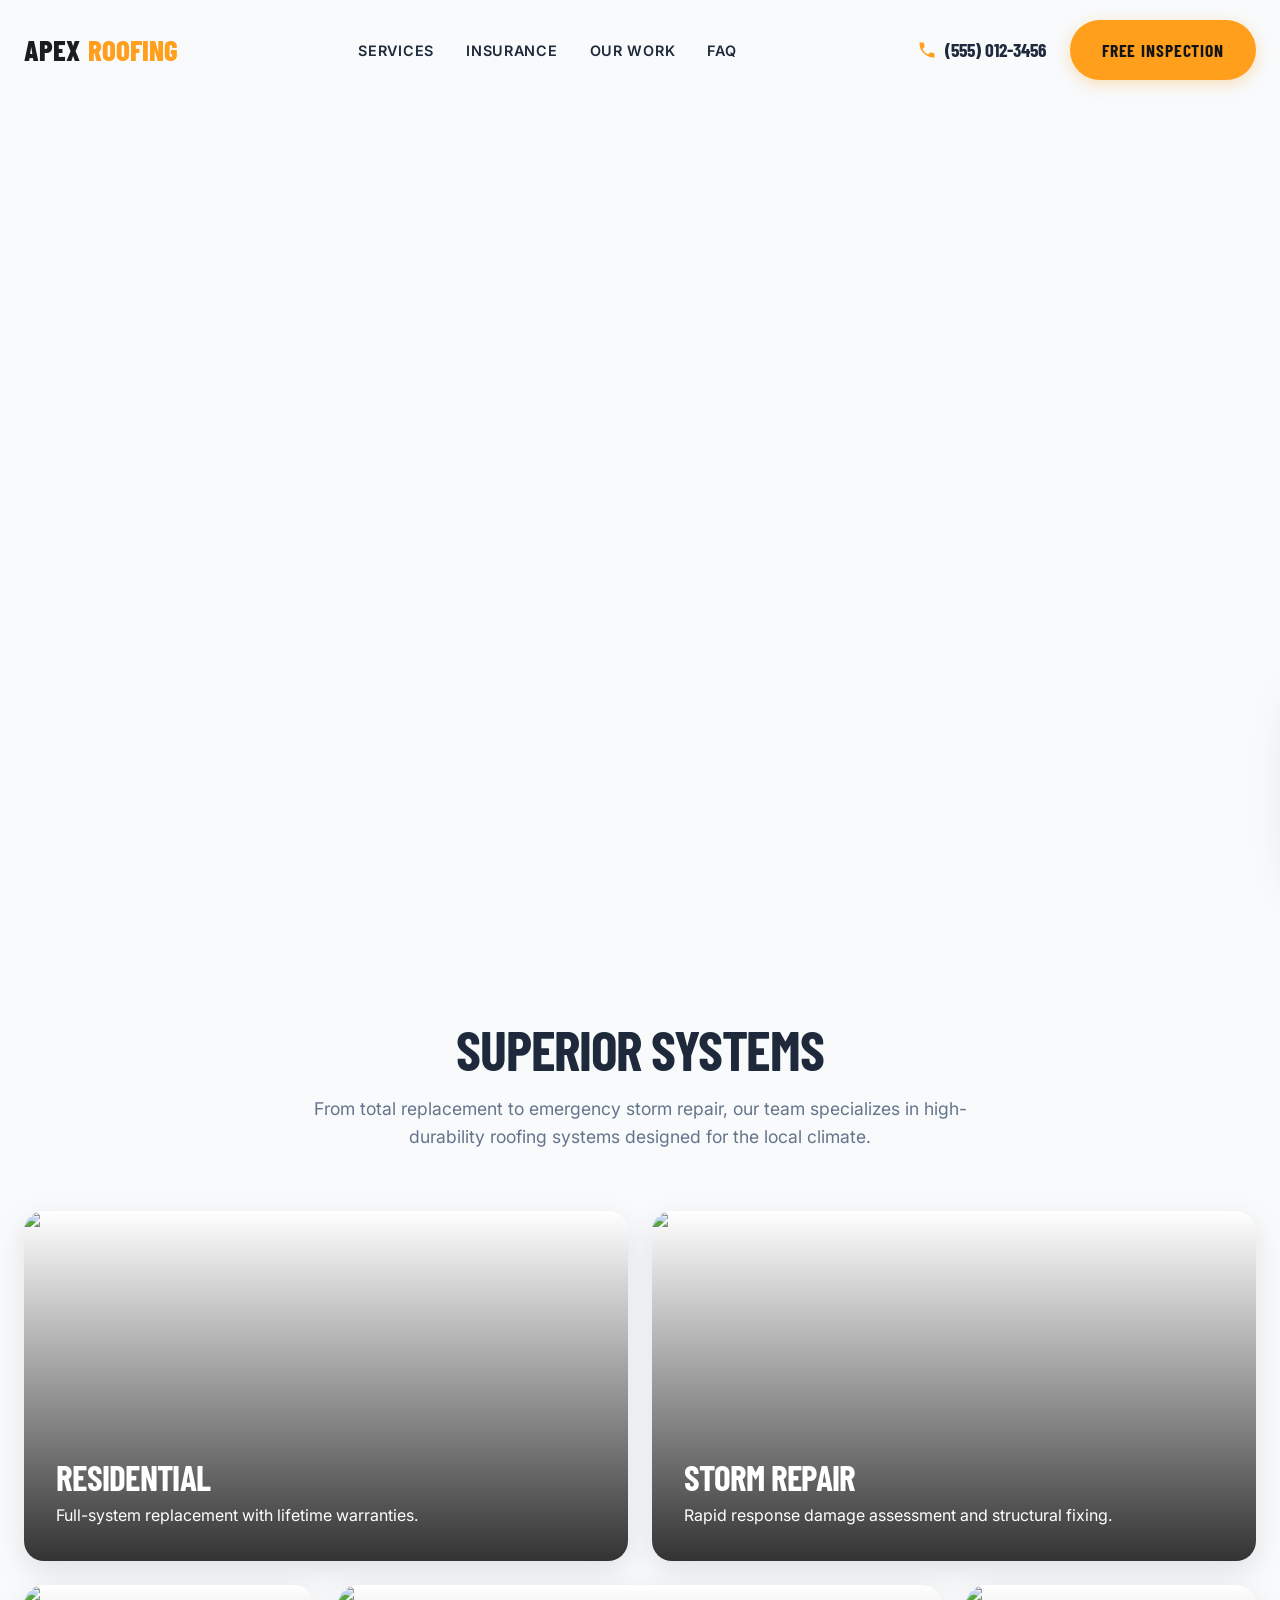
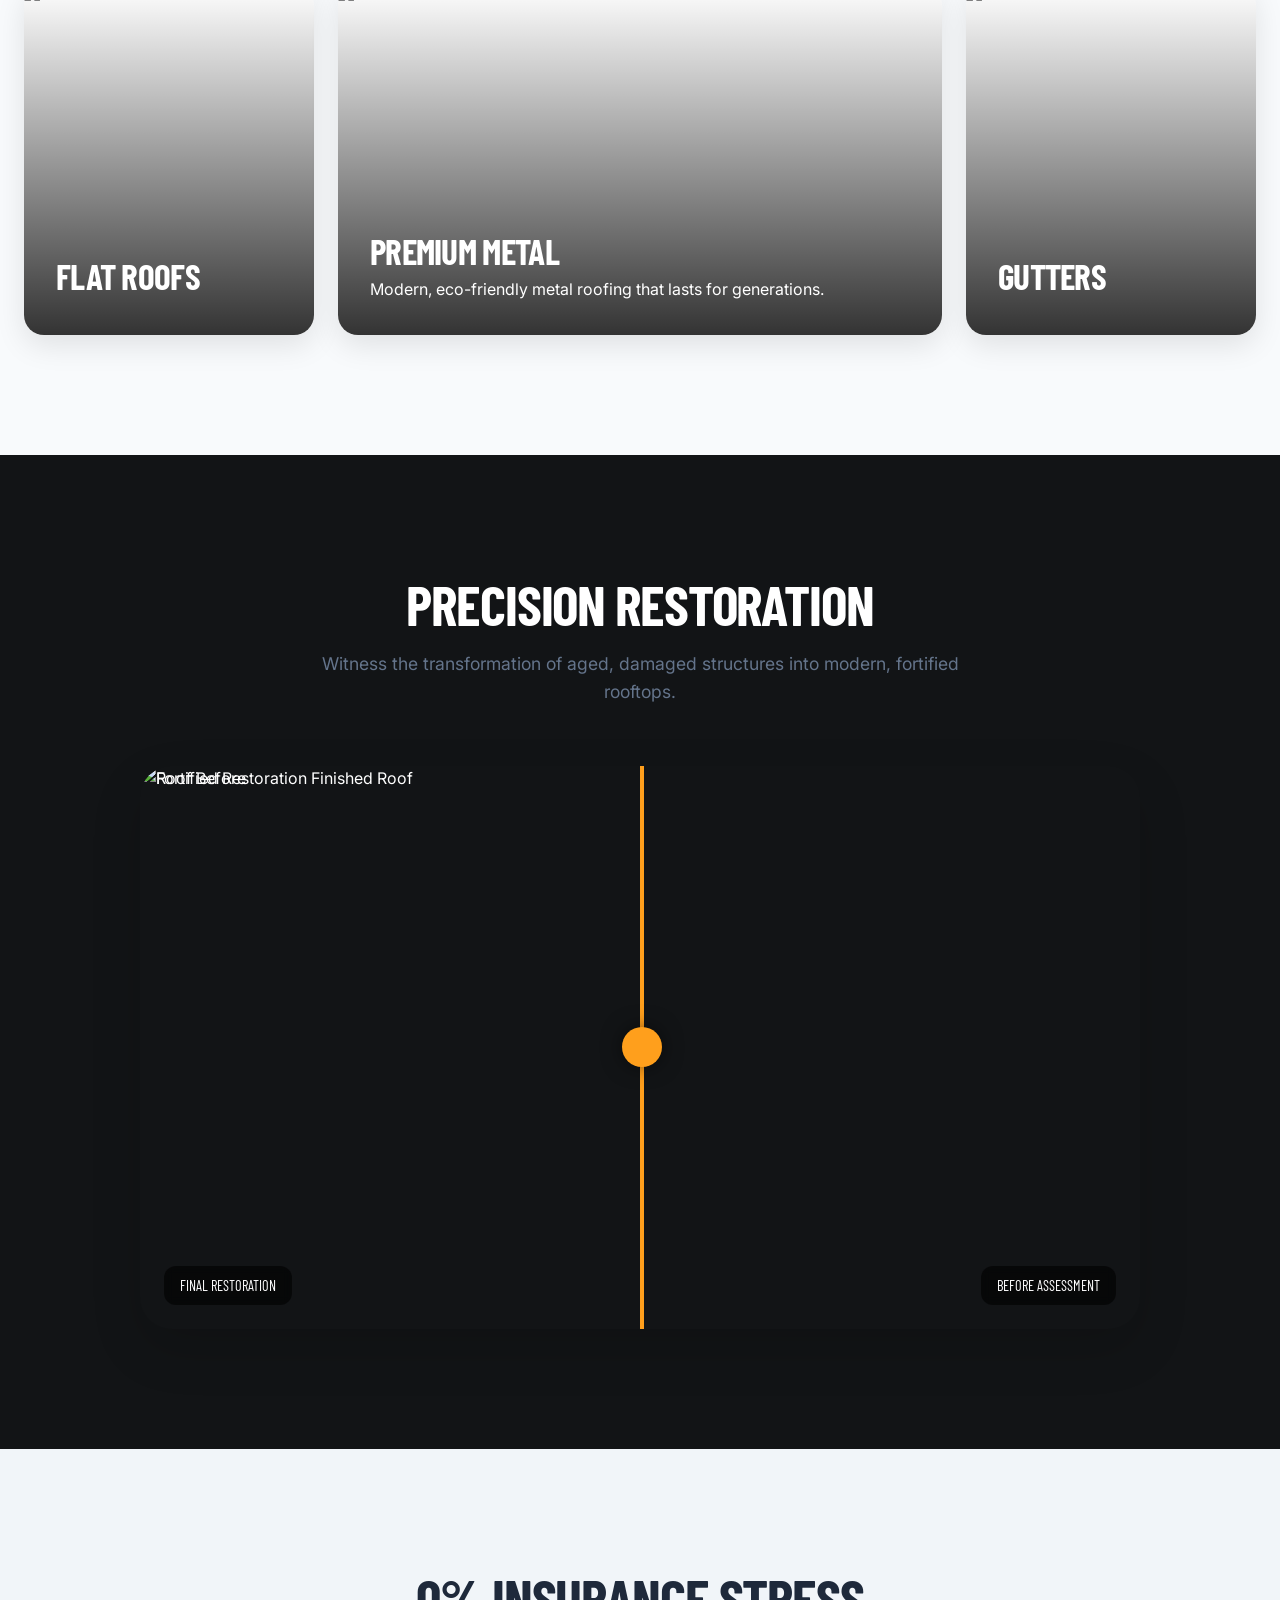
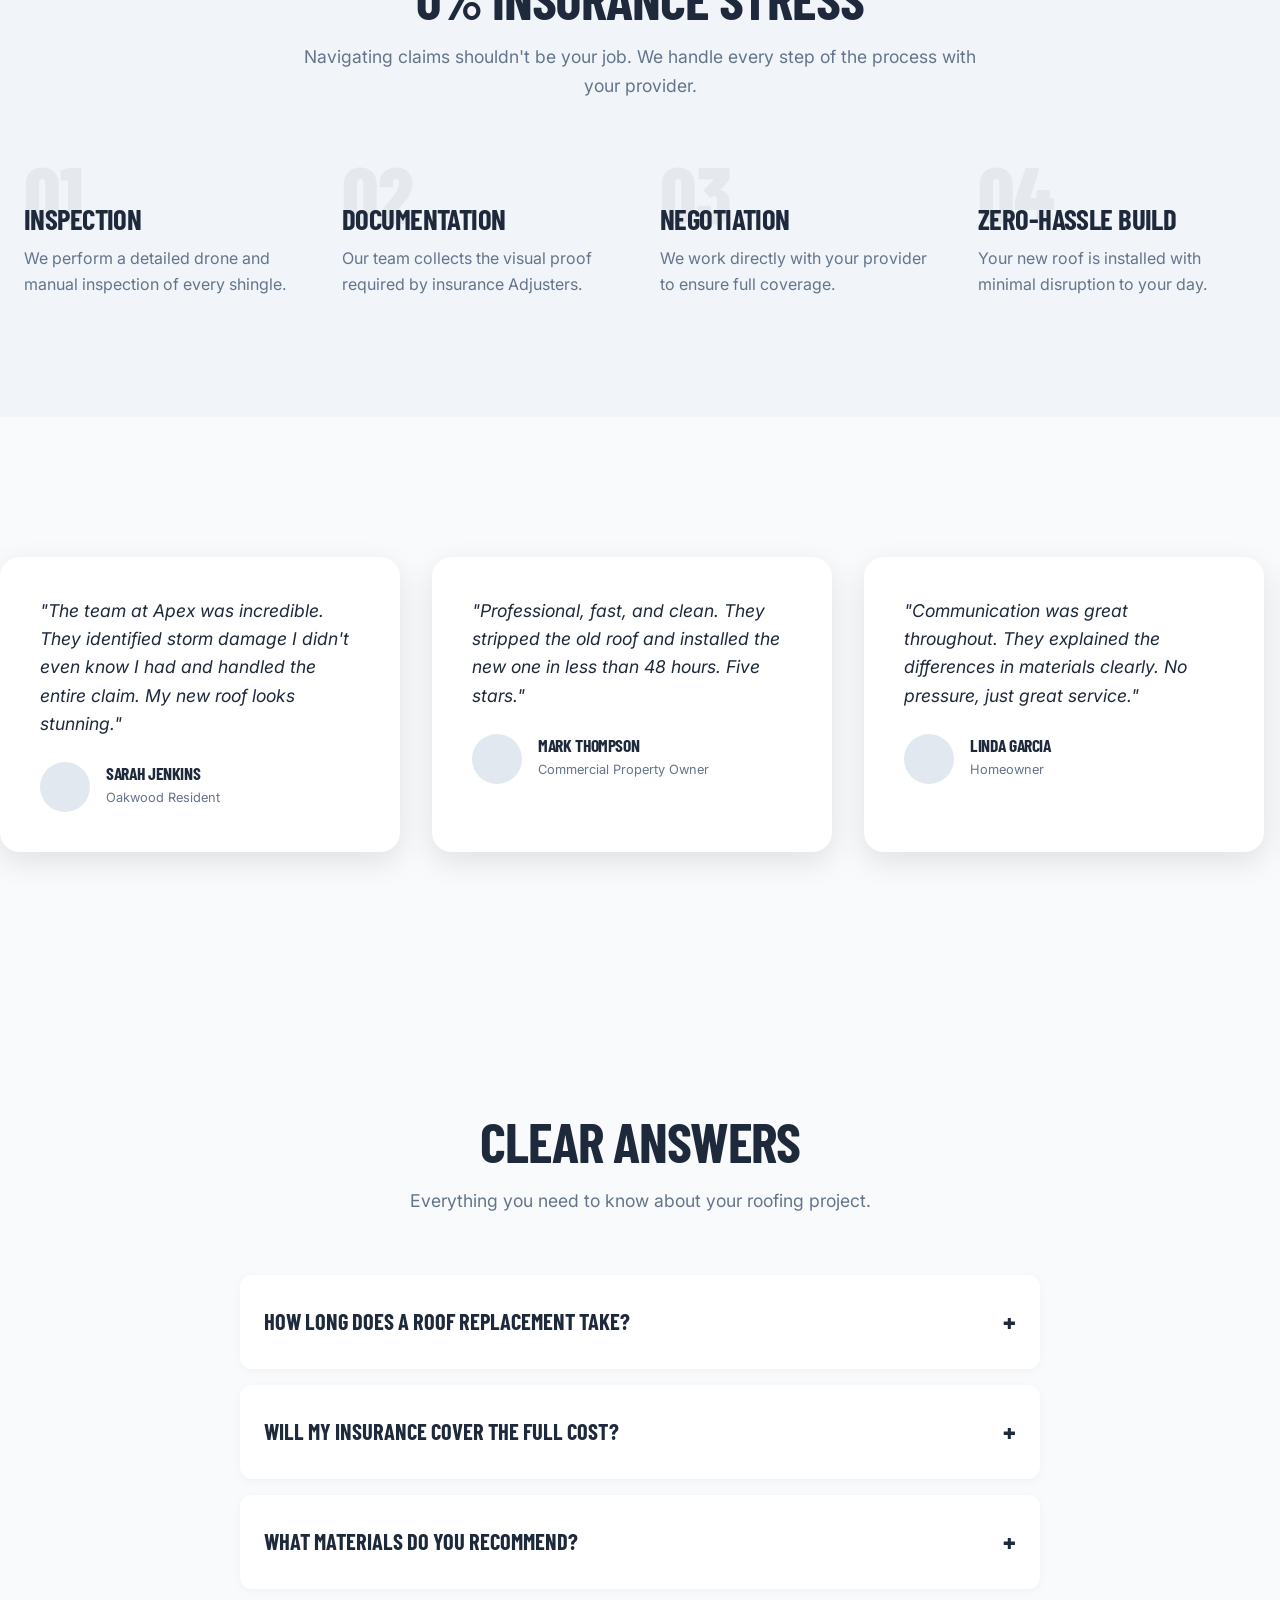
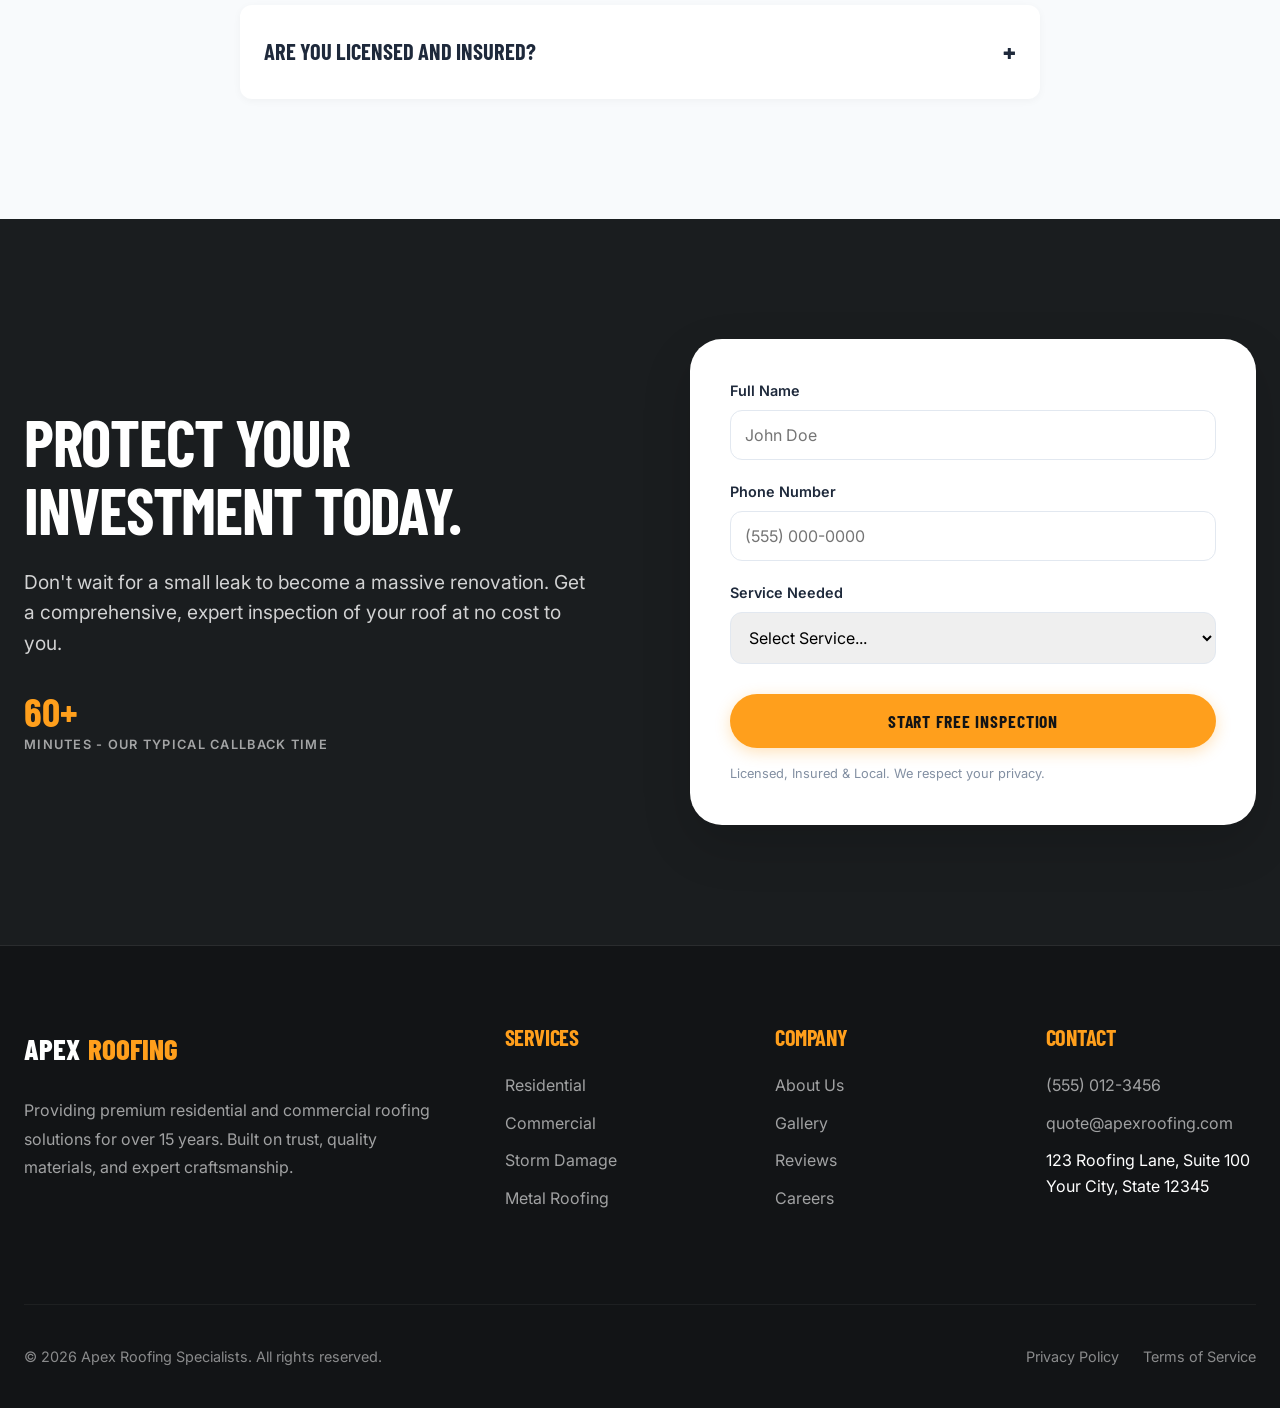
==== Roofing/index.html @ 80e3ce6a "Initial commit for Afefe Creative Unified Repository" ====
<!DOCTYPE html>
<html lang="en">
<head>
    <meta charset="UTF-8">
    <meta name="viewport" content="width=device-width, initial-scale=1.0">
    <title>Apex Roofing Specialists | Premium Roofing Services</title>
    <meta name="description" content="Expert residential and commercial roofing services. Specialized in storm damage and insurance claims. Get your free inspection today. Call +1 (555) 012-3456.">
    
    <!-- Preconnect to Google Fonts -->
    <link rel="preconnect" href="https://fonts.googleapis.com">
    <link rel="preconnect" href="https://fonts.gstatic.com" crossorigin>
    <link href="https://fonts.googleapis.com/css2?family=Barlow+Condensed:wght@600;700;800&family=Inter:wght@400;500;600&display=swap" rel="stylesheet">

    <!-- CSS Design System -->
    <style>
        :root {
            /* Colors */
            --primary: #1a1d1f;
            --primary-dark: #121416;
            --primary-light: #2c3e50;
            --accent: #ff9f1c; /* Vibrant Amber */
            --accent-hover: #e68a00;
            --bg: #f8fafc;
            --bg-alt: #f1f5f9;
            --bg-dark: #0f172a;
            --white: #ffffff;
            --text: #1e293b;
            --text-muted: #64748b;
            --text-light: #f8fafc;

            /* Typography */
            --font-heading: 'Barlow Condensed', sans-serif;
            --font-body: 'Inter', sans-serif;

            /* Spacing */
            --section-padding: clamp(60px, 10vw, 120px);
            --container: 1280px;
            --gap: 24px;
            --gap-lg: 48px;

            /* Borders & Shadows */
            --radius: 12px;
            --radius-lg: 20px;
            --radius-xl: 32px;
            --radius-pill: 100px;
            --shadow-sm: 0 2px 8px rgba(0,0,0,0.04);
            --shadow-md: 0 10px 30px rgba(0,0,0,0.1);
            --shadow-lg: 0 20px 50px rgba(0,0,0,0.15);

            /* Motion */
            --ease: cubic-bezier(0.4, 0, 0.2, 1);
            --transition: 400ms var(--ease);
            --transition-slow: 700ms var(--ease);
        }

        /* Reset & Base */
        *, *::before, *::after { box-sizing: border-box; margin: 0; padding: 0; }
        html { scroll-behavior: smooth; font-size: 16px; }
        body { 
            font-family: var(--font-body); 
            background: var(--bg); 
            color: var(--text); 
            line-height: 1.6; 
            overflow-x: hidden;
            -webkit-font-smoothing: antialiased;
        }

        h1, h2, h3, h4 { 
            font-family: var(--font-heading); 
            text-transform: uppercase; 
            line-height: 1.05; 
            letter-spacing: -0.02em;
            text-wrap: balance;
        }

        a { text-decoration: none; color: inherit; transition: var(--transition); }
        ul { list-style: none; }
        img { max-width: 100%; display: block; border-radius: var(--radius); }
        button, .btn { 
            cursor: pointer; 
            border: none; 
            outline: none; 
            font-family: var(--font-heading);
            font-weight: 700;
            text-transform: uppercase;
            transition: var(--transition);
        }

        .container { 
            max-width: var(--container); 
            margin: 0 auto; 
            padding: 0 24px; 
        }

        /* Buttons */
        .btn {
            display: inline-flex;
            align-items: center;
            justify-content: center;
            padding: 16px 32px;
            border-radius: var(--radius-pill);
            font-size: 1.1rem;
            letter-spacing: 0.05em;
        }

        .btn-primary { 
            background: var(--accent); 
            color: var(--primary-dark); 
            box-shadow: 0 4px 15px rgba(255, 159, 28, 0.3);
        }
        .btn-primary:hover { 
            background: var(--accent-hover); 
            transform: translateY(-2px); 
            box-shadow: 0 6px 20px rgba(255, 159, 28, 0.4);
        }

        .btn-outline {
            border: 2px solid var(--accent);
            color: var(--accent);
            background: transparent;
        }
        .btn-outline:hover {
            background: var(--accent);
            color: var(--primary-dark);
        }

        /* Header */
        header {
            position: fixed;
            top: 0;
            left: 0;
            width: 100%;
            z-index: 1000;
            padding: 20px 0;
            transition: var(--transition);
        }

        header.scrolled {
            background: rgba(255, 255, 255, 0.8);
            backdrop-filter: blur(12px);
            padding: 12px 0;
            box-shadow: var(--shadow-sm);
        }

        .nav-wrapper {
            display: flex;
            justify-content: space-between;
            align-items: center;
        }

        .logo {
            font-family: var(--font-heading);
            font-size: 1.8rem;
            font-weight: 800;
            color: var(--primary);
            display: flex;
            align-items: center;
            gap: 8px;
        }

        .logo span { color: var(--accent); }

        .nav-links {
            display: flex;
            gap: 32px;
            font-weight: 600;
            text-transform: uppercase;
            font-size: 0.9rem;
            letter-spacing: 0.05em;
        }

        .nav-links a:hover { color: var(--accent); }

        .nav-cta {
            display: flex;
            align-items: center;
            gap: 24px;
        }

        .phone-link {
            font-family: var(--font-heading);
            font-weight: 700;
            font-size: 1.2rem;
            display: flex;
            align-items: center;
            gap: 8px;
        }

        /* Hero Section */
        .hero {
            position: relative;
            height: 100vh;
            min-height: 700px;
            display: flex;
            align-items: center;
            background: var(--bg-dark);
            overflow: hidden;
            color: var(--white);
        }

        .hero-bg {
            position: absolute;
            top: 0;
            left: 0;
            width: 100%;
            height: 100%;
            z-index: 0;
        }

        .hero-bg img {
            width: 100%;
            height: 100%;
            object-fit: cover;
            opacity: 0.6;
            border-radius: 0;
            transform: scale(1.05);
            transition: transform 10s ease-out;
        }

        .hero.reveal .hero-bg img {
            transform: scale(1);
        }

        .hero-bg::after {
            content: '';
            position: absolute;
            top: 0;
            left: 0;
            width: 100%;
            height: 100%;
            background: linear-gradient(to right, rgba(0,0,0,0.8) 0%, rgba(0,0,0,0.4) 50%, rgba(0,0,0,0.2) 100%);
        }

        .hero-content {
            position: relative;
            z-index: 1;
            max-width: 800px;
        }

        .hero h1 {
            font-size: clamp(3rem, 8vw, 6rem);
            margin-bottom: 24px;
        }

        .hero p {
            font-size: 1.25rem;
            margin-bottom: 40px;
            color: rgba(255,255,255,0.9);
            max-width: 600px;
        }

        .hero-btns {
            display: flex;
            gap: 16px;
        }

        /* Badges */
        .badge-grid {
            margin-top: 60px;
            display: flex;
            gap: 40px;
            opacity: 0.8;
        }

        .badge-item {
            display: flex;
            flex-direction: column;
            gap: 4px;
        }

        .badge-number {
            font-family: var(--font-heading);
            font-size: 2.5rem;
            font-weight: 700;
            color: var(--accent);
            line-height: 1;
        }

        .badge-text {
            font-size: 0.8rem;
            text-transform: uppercase;
            letter-spacing: 0.1em;
            font-weight: 600;
        }

        /* Services Bento */
        .services {
            padding: var(--section-padding) 0;
            background: var(--bg);
        }

        .section-header {
            text-align: center;
            max-width: 700px;
            margin: 0 auto 60px;
        }

        .section-header h2 {
            font-size: 3.5rem;
            margin-bottom: 16px;
        }

        .section-header p {
            color: var(--text-muted);
            font-size: 1.1rem;
        }

        .bento-grid {
            display: grid;
            grid-template-columns: repeat(4, 1fr);
            grid-template-rows: repeat(2, 350px);
            gap: 24px;
        }

        .bento-item {
            position: relative;
            border-radius: var(--radius-lg);
            overflow: hidden;
            background: var(--white);
            box-shadow: var(--shadow-md);
            transition: var(--transition);
            display: flex;
            flex-direction: column;
            justify-content: flex-end;
            padding: 32px;
            color: var(--white);
        }

        .bento-item:hover {
            transform: translateY(-8px);
            box-shadow: var(--shadow-lg);
        }

        .bento-item img {
            position: absolute;
            top: 0;
            left: 0;
            width: 100%;
            height: 100%;
            object-fit: cover;
            z-index: 0;
            border-radius: 0;
            transition: transform 0.5s var(--ease);
        }

        .bento-item:hover img {
            transform: scale(1.1);
        }

        .bento-item::after {
            content: '';
            position: absolute;
            top: 0;
            left: 0;
            width: 100%;
            height: 100%;
            background: linear-gradient(to top, rgba(0,0,0,0.8), transparent);
            z-index: 1;
        }

        .bento-item .content {
            position: relative;
            z-index: 2;
        }

        .bento-item h3 {
            font-size: 2.2rem;
            margin-bottom: 8px;
        }

        .bento-1 { grid-column: span 2; }
        .bento-2 { grid-column: span 2; }
        .bento-3 { grid-column: span 1; }
        .bento-4 { grid-column: span 2; }
        .bento-5 { grid-column: span 1; }

        /* Before/After Slider */
        .before-after {
            padding: var(--section-padding) 0;
            background: var(--primary-dark);
            color: var(--white);
        }

        .slider-wrapper {
            position: relative;
            width: 100%;
            aspect-ratio: 16/9;
            border-radius: var(--radius-xl);
            overflow: hidden;
            box-shadow: var(--shadow-lg);
            max-width: 1000px;
            margin: 0 auto;
        }

        .slider-img {
            position: absolute;
            top: 0;
            left: 0;
            width: 100%;
            height: 100%;
        }

        .slider-img img {
            width: 100%;
            height: 100%;
            object-fit: cover;
            border-radius: 0;
        }

        .img-after {
            z-index: 1;
            clip-path: inset(0 50% 0 0);
        }

        .handle {
            position: absolute;
            top: 0;
            bottom: 0;
            left: 50%;
            width: 4px;
            background: var(--accent);
            z-index: 2;
            cursor: ew-resize;
        }

        .handle::after {
            content: '';
            position: absolute;
            top: 50%;
            left: 50%;
            transform: translate(-50%, -50%);
            width: 40px;
            height: 40px;
            background: var(--accent);
            border-radius: 50%;
            box-shadow: 0 0 20px rgba(0,0,0,0.5);
        }

        .slider-label {
            position: absolute;
            bottom: 24px;
            padding: 8px 16px;
            background: rgba(0,0,0,0.6);
            backdrop-filter: blur(4px);
            font-family: var(--font-heading);
            text-transform: uppercase;
            font-size: 0.9rem;
            border-radius: var(--radius);
            z-index: 3;
        }

        .label-before { right: 24px; }
        .label-after { left: 24px; }

        /* Claims Process */
        .process {
            padding: var(--section-padding) 0;
            background: var(--bg-alt);
        }

        .process-steps {
            display: grid;
            grid-template-columns: repeat(4, 1fr);
            gap: 40px;
        }

        .step-item {
            position: relative;
            text-align: left;
        }

        .step-number {
            font-family: var(--font-heading);
            font-size: 5rem;
            font-weight: 800;
            color: rgba(26, 29, 31, 0.05);
            line-height: 0.8;
            margin-bottom: -20px;
        }

        .step-item h3 {
            font-size: 1.8rem;
            margin-bottom: 12px;
            position: relative;
            z-index: 1;
        }

        .step-item p {
            color: var(--text-muted);
            font-size: 1rem;
        }

        /* Testimonials */
        .testimonials {
            padding: var(--section-padding) 0;
            overflow: hidden;
        }

        .marquee {
            display: flex;
            gap: 32px;
            padding: 20px 0;
            animation: marquee 40s linear infinite;
        }

        .marquee:hover { animation-play-state: paused; }

        .testimonial-card {
            background: var(--white);
            padding: 40px;
            border-radius: var(--radius-lg);
            box-shadow: var(--shadow-md);
            width: 400px;
            flex-shrink: 0;
        }

        .testimonial-card p {
            font-style: italic;
            margin-bottom: 24px;
            font-size: 1.1rem;
        }

        .user-info {
            display: flex;
            align-items: center;
            gap: 16px;
        }

        .user-img {
            width: 50px;
            height: 50px;
            border-radius: 50%;
            background: #e2e8f0;
        }

        .user-name h4 { font-size: 1.1rem; margin-bottom: 2px; }
        .user-name span { font-size: 0.8rem; color: var(--text-muted); }

        @keyframes marquee {
            0% { transform: translateX(0); }
            100% { transform: translateX(calc(-432px * 3)); }
        }

        /* FAQ */
        .faq {
            padding: var(--section-padding) 0;
            background: var(--bg);
        }

        .faq-list {
            max-width: 800px;
            margin: 0 auto;
            display: flex;
            flex-direction: column;
            gap: 16px;
        }

        details {
            background: var(--white);
            border-radius: var(--radius);
            box-shadow: var(--shadow-sm);
            overflow: hidden;
            transition: var(--transition);
        }

        summary {
            padding: 24px;
            font-family: var(--font-heading);
            font-size: 1.4rem;
            font-weight: 700;
            text-transform: uppercase;
            cursor: pointer;
            list-style: none;
            display: flex;
            justify-content: space-between;
            align-items: center;
        }

        summary::after {
            content: '+';
            font-size: 1.8rem;
            transition: transform 0.3s;
        }

        details[open] summary::after {
            transform: rotate(45deg);
        }

        details[open] {
            box-shadow: var(--shadow-md);
        }

        .answer {
            padding: 0 24px 24px;
            color: var(--text-muted);
        }

        /* Final CTA */
        .final-cta {
            padding: var(--section-padding) 0;
            background: var(--primary);
            color: var(--white);
            position: relative;
            overflow: hidden;
        }

        .cta-content {
            display: grid;
            grid-template-columns: 1fr 1fr;
            gap: 100px;
            align-items: center;
        }

        .cta-text h2 { font-size: 4rem; margin-bottom: 24px; }
        .cta-text p { font-size: 1.2rem; margin-bottom: 32px; opacity: 0.8; }

        .contact-form {
            background: var(--white);
            padding: 40px;
            border-radius: var(--radius-xl);
            color: var(--text);
            box-shadow: var(--shadow-lg);
        }

        .form-group { margin-bottom: 20px; }
        .form-group label { display: block; margin-bottom: 8px; font-weight: 600; font-size: 0.9rem; }
        .form-group input, .form-group select, .form-group textarea {
            width: 100%;
            padding: 14px;
            border-radius: var(--radius);
            border: 1px solid #e2e8f0;
            font-family: inherit;
            font-size: 1rem;
        }

        .contact-form .btn { width: 100%; margin-top: 10px; }

        /* Footer */
        footer {
            padding: 80px 0 40px;
            background: var(--primary-dark);
            color: var(--white);
            border-top: 1px solid rgba(255,255,255,0.1);
        }

        .footer-grid {
            display: grid;
            grid-template-columns: 2fr 1fr 1fr 1fr;
            gap: 60px;
            margin-bottom: 80px;
        }

        .footer-brand .logo { color: var(--white); margin-bottom: 24px; }
        .footer-brand p { opacity: 0.6; line-height: 1.8; }

        .footer-col h4 {
            font-size: 1.4rem;
            margin-bottom: 24px;
            color: var(--accent);
        }

        .footer-col ul li { margin-bottom: 12px; }
        .footer-col ul li a { opacity: 0.6; }
        .footer-col ul li a:hover { opacity: 1; color: var(--accent); }

        .footer-bottom {
            padding-top: 40px;
            border-top: 1px solid rgba(255,255,255,0.1);
            display: flex;
            justify-content: space-between;
            align-items: center;
            font-size: 0.9rem;
            opacity: 0.5;
        }

        /* Floating Badge */
        .floating-offer {
            position: fixed;
            bottom: 30px;
            right: 30px;
            z-index: 999;
            background: var(--accent);
            color: var(--primary-dark);
            padding: 20px;
            border-radius: var(--radius-lg);
            box-shadow: var(--shadow-lg);
            width: 250px;
            transform: translateX(120%);
            transition: transform 0.6s cubic-bezier(0.19, 1, 0.22, 1);
        }

        .floating-offer.show { transform: translateX(0); }

        .floating-offer h5 { font-family: var(--font-heading); font-size: 1.5rem; line-height: 1; margin-bottom: 8px; }
        .floating-offer p { font-size: 0.85rem; margin-bottom: 12px; font-weight: 500; }
        .close-offer { position: absolute; top: 10px; right: 10px; font-size: 1.4rem; cursor: pointer; }

        /* Scroll Reveals */
        .reveal {
            opacity: 0;
            transform: translateY(30px);
            transition: all 0.8s var(--ease);
        }

        .reveal.active {
            opacity: 1;
            transform: translateY(0);
        }

        /* Mobile Adjustments */
        @media (max-width: 1024px) {
            .bento-grid {
                grid-template-columns: repeat(2, 1fr);
                grid-template-rows: repeat(4, 300px);
            }
            .bento-1, .bento-2, .bento-4 { grid-column: span 2; }
            .cta-content { grid-template-columns: 1fr; gap: 60px; }
            .footer-grid { grid-template-columns: 1fr 1fr; }
        }

        @media (max-width: 768px) {
            .nav-links { display: none; }
            .hero h1 { font-size: 3.5rem; }
            .badge-grid { flex-direction: column; gap: 20px; }
            .process-steps { grid-template-columns: 1fr; }
            .footer-grid { grid-template-columns: 1fr; gap: 40px; }
            .section-header h2 { font-size: 3rem; }
            .floating-offer { left: 20px; right: 20px; width: auto; }
        }

        /* Mobile Call Bar */
        .mobile-call-bar {
            position: fixed;
            bottom: 0;
            left: 0;
            width: 100%;
            background: var(--primary);
            display: flex;
            padding: 12px;
            z-index: 1001;
            box-shadow: 0 -4px 15px rgba(0,0,0,0.2);
            display: none;
        }

        @media (max-width: 768px) {
            .mobile-call-bar { display: flex; }
            body { padding-bottom: 70px; }
        }

        .mobile-call-bar .btn { flex: 1; border-radius: var(--radius); }
    </style>
</head>
<body>

    <header>
        <div class="container nav-wrapper">
            <a href="#" class="logo">APEX<span>ROOFING</span></a>
            <nav class="nav-links">
                <a href="#services">Services</a>
                <a href="#insurance">Insurance</a>
                <a href="#work">Our Work</a>
                <a href="#faq">FAQ</a>
            </nav>
            <div class="nav-cta">
                <a href="tel:+15550123456" class="phone-link"><svg width="20" height="20" fill="var(--accent)" viewBox="0 0 24 24"><path d="M6.62,10.79C8.06,13.62 10.38,15.94 13.21,17.38L15.41,15.18C15.69,14.9 16.08,14.82 16.43,14.93C17.55,15.3 18.75,15.5 20,15.5A1,1 0 0,1 21,16.5V20A1,1 0 0,1 20,21A17,17 0 0,1 3,4A1,1 0 0,1 4,3H7.5A1,1 0 0,1 8.5,4C8.5,5.25 8.7,6.45 9.07,7.57C9.18,7.92 9.1,8.31 8.82,8.59L6.62,10.79Z"/></svg> (555) 012-3456</a>
                <a href="#quote" class="btn btn-primary">Free Inspection</a>
            </div>
        </div>
    </header>

    <main>
        <section class="hero">
            <div class="hero-bg">
                <img src="https://images.unsplash.com/photo-1632759162353-332f6ad6117d?auto=format&fit=crop&q=80&w=2000" alt="Apex Roofing premium residential project">
            </div>
            <div class="container hero-content">
                <h1 class="reveal">Built to weather any storm.</h1>
                <p class="reveal">We don't just provide roofing services; we give you peace of mind. High-performance materials, expert craftsmanship, and the fastest insurance claim processing in the region.</p>
                <div class="hero-btns reveal">
                    <a href="#quote" class="btn btn-primary">Get My Free Quote</a>
                    <a href="#work" class="btn btn-outline">View Our Work</a>
                </div>
                <div class="badge-grid reveal">
                    <div class="badge-item">
                        <span class="badge-number">15+</span>
                        <span class="badge-text">Years Excellence</span>
                    </div>
                    <div class="badge-item">
                        <span class="badge-number">2.4k</span>
                        <span class="badge-text">Homes Protected</span>
                    </div>
                    <div class="badge-item">
                        <span class="badge-number">4.9</span>
                        <span class="badge-text">Star Rating</span>
                    </div>
                </div>
            </div>
        </section>

        <section id="services" class="services">
            <div class="container">
                <div class="section-header reveal">
                    <h2>Superior Systems</h2>
                    <p>From total replacement to emergency storm repair, our team specializes in high-durability roofing systems designed for the local climate.</p>
                </div>
                <div class="bento-grid">
                    <div class="bento-item bento-1 reveal">
                        <img src="https://images.unsplash.com/photo-1620310243171-46ab30e2f5b4?auto=format&fit=crop&q=80&w=1200" alt="New Architectural Shingle Installation">
                        <div class="content">
                            <h3>Residential</h3>
                            <p>Full-system replacement with lifetime warranties.</p>
                        </div>
                    </div>
                    <div class="bento-item bento-2 reveal" style="transition-delay: 100ms;">
                        <img src="https://images.unsplash.com/photo-1558618666-fcd25c85cd64?w=1200&q=80" alt="Storm Damage Repair">
                        <div class="content">
                            <h3>Storm Repair</h3>
                            <p>Rapid response damage assessment and structural fixing.</p>
                        </div>
                    </div>
                    <div class="bento-item bento-3 reveal" style="transition-delay: 200ms;">
                        <img src="https://images.unsplash.com/photo-1504307651254-35680f356dfd?w=800&q=80" alt="Commercial Roofing">
                        <div class="content">
                            <h3>Flat Roofs</h3>
                        </div>
                    </div>
                    <div class="bento-item bento-4 reveal">
                        <img src="https://images.unsplash.com/photo-1626079085813-f667bb4762db?auto=format&fit=crop&q=80&w=1200" alt="Premium Standing Seam Metal Roofing">
                        <div class="content">
                            <h3>Premium Metal</h3>
                            <p>Modern, eco-friendly metal roofing that lasts for generations.</p>
                        </div>
                    </div>
                    <div class="bento-item bento-5 reveal" style="transition-delay: 150ms;">
                        <img src="https://images.unsplash.com/photo-1591588582259-e675bd2e6088?w=800&q=80" alt="Gutter Systems">
                        <div class="content">
                            <h3>Gutters</h3>
                        </div>
                    </div>
                </div>
            </div>
        </section>

        <section id="work" class="before-after">
            <div class="container">
                <div class="section-header reveal">
                    <h2>Precision Restoration</h2>
                    <p>Witness the transformation of aged, damaged structures into modern, fortified rooftops.</p>
                </div>
                <div class="slider-wrapper reveal">
                    <div class="slider-img img-before">
                        <img src="https://images.unsplash.com/photo-1518780664697-55e3ad937233?w=1200&q=80" alt="Roof Before">
                        <div class="slider-label label-before">Before Assessment</div>
                    </div>
                    <div class="slider-img img-after" id="after-img">
                        <img src="https://images.unsplash.com/photo-1634712282287-14ed57b9cc89?auto=format&fit=crop&q=80&w=1200" alt="Fortified Restoration Finished Roof">
                        <div class="slider-label label-after">Final Restoration</div>
                    </div>
                    <div class="handle" id="slider-handle"></div>
                </div>
            </div>
        </section>

        <section id="insurance" class="process">
            <div class="container">
                <div class="section-header reveal">
                    <h2>0% Insurance Stress</h2>
                    <p>Navigating claims shouldn't be your job. We handle every step of the process with your provider.</p>
                </div>
                <div class="process-steps">
                    <div class="step-item reveal">
                        <div class="step-number">01</div>
                        <h3>Inspection</h3>
                        <p>We perform a detailed drone and manual inspection of every shingle.</p>
                    </div>
                    <div class="step-item reveal" style="transition-delay: 100ms;">
                        <div class="step-number">02</div>
                        <h3>Documentation</h3>
                        <p>Our team collects the visual proof required by insurance Adjusters.</p>
                    </div>
                    <div class="step-item reveal" style="transition-delay: 200ms;">
                        <div class="step-number">03</div>
                        <h3>Negotiation</h3>
                        <p>We work directly with your provider to ensure full coverage.</p>
                    </div>
                    <div class="step-item reveal" style="transition-delay: 300ms;">
                        <div class="step-number">04</div>
                        <h3>Zero-Hassle Build</h3>
                        <p>Your new roof is installed with minimal disruption to your day.</p>
                    </div>
                </div>
            </div>
        </section>

        <section class="testimonials">
            <div class="marquee-container">
                <div class="marquee">
                    <!-- Duplicate for infinite scroll effect -->
                    <div class="testimonial-card">
                        <p>"The team at Apex was incredible. They identified storm damage I didn't even know I had and handled the entire claim. My new roof looks stunning."</p>
                        <div class="user-info">
                            <div class="user-img"></div>
                            <div class="user-name"><h4>Sarah Jenkins</h4><span>Oakwood Resident</span></div>
                        </div>
                    </div>
                    <div class="testimonial-card">
                        <p>"Professional, fast, and clean. They stripped the old roof and installed the new one in less than 48 hours. Five stars."</p>
                        <div class="user-info">
                            <div class="user-img"></div>
                            <div class="user-name"><h4>Mark Thompson</h4><span>Commercial Property Owner</span></div>
                        </div>
                    </div>
                    <div class="testimonial-card">
                        <p>"Communication was great throughout. They explained the differences in materials clearly. No pressure, just great service."</p>
                        <div class="user-info">
                            <div class="user-img"></div>
                            <div class="user-name"><h4>Linda Garcia</h4><span>Homeowner</span></div>
                        </div>
                    </div>
                    <!-- Clones -->
                    <div class="testimonial-card">
                        <p>"The team at Apex was incredible. They identified storm damage I didn't even know I had and handled the entire claim. My new roof looks stunning."</p>
                        <div class="user-info">
                            <div class="user-img"></div>
                            <div class="user-name"><h4>Sarah Jenkins</h4><span>Oakwood Resident</span></div>
                        </div>
                    </div>
                </div>
            </div>
        </section>

        <section id="faq" class="faq">
            <div class="container">
                <div class="section-header reveal">
                    <h2>Clear Answers</h2>
                    <p>Everything you need to know about your roofing project.</p>
                </div>
                <div class="faq-list">
                    <details class="reveal">
                        <summary>How long does a roof replacement take?</summary>
                        <div class="answer">
                            Most residential roof replacements are completed in 1 to 2 days, depending on the size and complexity of the structure. We prioritize speed without compromising on safety or quality.
                        </div>
                    </details>
                    <details class="reveal">
                        <summary>Will my insurance cover the full cost?</summary>
                        <div class="answer">
                            If your roof has suffered verifiable storm or wind damage, your provider typically covers the entire cost minus your deductible. Our specialists work to maximize your coverage.
                        </div>
                    </details>
                    <details class="reveal">
                        <summary>What materials do you recommend?</summary>
                        <div class="answer">
                            We offer architectural shingles, metal roofing, and composite slate. The best choice depends on your budget, house style, and desired energy efficiency goals.
                        </div>
                    </details>
                    <details class="reveal">
                        <summary>Are you licensed and insured?</summary>
                        <div class="answer">
                            Yes, Apex Roofing is fully licensed in the state and carries multi-million dollar general liability and workers' compensation insurance for your protection.
                        </div>
                    </details>
                </div>
            </div>
        </section>

        <section id="quote" class="final-cta">
            <div class="container cta-content">
                <div class="cta-text reveal">
                    <h2>Protect your investment today.</h2>
                    <p>Don't wait for a small leak to become a massive renovation. Get a comprehensive, expert inspection of your roof at no cost to you.</p>
                    <div class="badge-item reveal" style="opacity: 1;">
                        <span class="badge-number">60+</span>
                        <span class="badge-text" style="color: var(--white); opacity: 0.6;">Minutes - Our typical callback time</span>
                    </div>
                </div>
                <div class="contact-form reveal">
                    <form id="roofing-form">
                        <div class="form-group">
                            <label>Full Name</label>
                            <input type="text" placeholder="John Doe" required>
                        </div>
                        <div class="form-group">
                            <label>Phone Number</label>
                            <input type="tel" placeholder="(555) 000-0000" required>
                        </div>
                        <div class="form-group">
                            <label>Service Needed</label>
                            <select required>
                                <option value="">Select Service...</option>
                                <option value="repair">Roof Repair</option>
                                <option value="replacement">Full Replacement</option>
                                <option value="storm">Storm Damage Audit</option>
                                <option value="gutter">Gutters/Maintenance</option>
                            </select>
                        </div>
                        <button type="submit" class="btn btn-primary">Start Free Inspection</button>
                    </form>
                    <p style="font-size: 0.8rem; margin-top: 16px; color: var(--text-muted); opacity: 0.8;">Licensed, Insured & Local. We respect your privacy.</p>
                </div>
            </div>
        </section>
    </main>

    <footer>
        <div class="container">
            <div class="footer-grid">
                <div class="footer-brand">
                    <a href="#" class="logo">APEX<span>ROOFING</span></a>
                    <p>Providing premium residential and commercial roofing solutions for over 15 years. Built on trust, quality materials, and expert craftsmanship.</p>
                </div>
                <div class="footer-col">
                    <h4>Services</h4>
                    <ul>
                        <li><a href="#">Residential</a></li>
                        <li><a href="#">Commercial</a></li>
                        <li><a href="#">Storm Damage</a></li>
                        <li><a href="#">Metal Roofing</a></li>
                    </ul>
                </div>
                <div class="footer-col">
                    <h4>Company</h4>
                    <ul>
                        <li><a href="#">About Us</a></li>
                        <li><a href="#">Gallery</a></li>
                        <li><a href="#">Reviews</a></li>
                        <li><a href="#">Careers</a></li>
                    </ul>
                </div>
                <div class="footer-col">
                    <h4>Contact</h4>
                    <ul>
                        <li><a href="tel:+15550123456">(555) 012-3456</a></li>
                        <li><a href="mailto:quote@apexroofing.com">quote@apexroofing.com</a></li>
                        <li>123 Roofing Lane, Suite 100<br>Your City, State 12345</li>
                    </ul>
                </div>
            </div>
            <div class="footer-bottom">
                <p>&copy; 2026 Apex Roofing Specialists. All rights reserved.</p>
                <div class="legal">
                    <a href="#" style="margin-right: 20px;">Privacy Policy</a>
                    <a href="#">Terms of Service</a>
                </div>
            </div>
        </div>
    </footer>

    <div class="floating-offer" id="offer-badge">
        <span class="close-offer" id="close-offer">&times;</span>
        <h5>Free Wind Audit</h5>
        <p>Possible storm damage? Get a free 21-point structural roof audit today.</p>
        <a href="#quote" class="btn btn-primary" style="padding: 10px 20px; font-size: 0.8rem;">Claim Now</a>
    </div>

    <div class="mobile-call-bar">
        <a href="tel:+15550123456" class="btn btn-primary">Call (555) 012-3456</a>
    </div>

    <script>
        // Header Scroll Effect
        const header = document.querySelector('header');
        window.addEventListener('scroll', () => {
            if (window.scrollY > 50) {
                header.classList.add('scrolled');
            } else {
                header.classList.remove('scrolled');
            }
        });

        // Intersection Observer for Scroll Reveals
        const observerOptions = {
            threshold: 0.15,
            rootMargin: '0px 0px -50px 0px'
        };

        const observer = new IntersectionObserver((entries) => {
            entries.forEach(entry => {
                if (entry.isIntersecting) {
                    entry.target.classList.add('active');
                }
            });
        }, observerOptions);

        document.querySelectorAll('.reveal').forEach(el => observer.observe(el));

        // Before/After Slider
        const handle = document.getElementById('slider-handle');
        const afterImg = document.getElementById('after-img');
        const sliderWrapper = document.querySelector('.slider-wrapper');

        if (handle && afterImg && sliderWrapper) {
            let isDragging = false;

            const moveSlider = (x) => {
                let rect = sliderWrapper.getBoundingClientRect();
                let position = ((x - rect.left) / rect.width) * 100;
                
                if (position < 0) position = 0;
                if (position > 100) position = 100;

                handle.style.left = `${position}%`;
                afterImg.style.clipPath = `inset(0 ${100 - position}% 0 0)`;
            };

            const onMove = (e) => {
                if (!isDragging) return;
                let x = e.type.includes('touch') ? e.touches[0].clientX : e.clientX;
                moveSlider(x);
            };

            handle.addEventListener('mousedown', () => isDragging = true);
            handle.addEventListener('touchstart', () => isDragging = true, {passive: true});
            window.addEventListener('mouseup', () => isDragging = false);
            window.addEventListener('touchend', () => isDragging = false);
            window.addEventListener('mousemove', onMove);
            window.addEventListener('touchmove', onMove, {passive: true});
        }

        // Floating Offer Logic
        const offerBadge = document.getElementById('offer-badge');
        const closeOffer = document.getElementById('close-offer');

        setTimeout(() => {
            if (offerBadge) offerBadge.classList.add('show');
        }, 5000);

        if (closeOffer) {
            closeOffer.addEventListener('click', () => {
                offerBadge.classList.remove('show');
            });
        }

        // Form Submission Mock
        document.getElementById('roofing-form').addEventListener('submit', (e) => {
            e.preventDefault();
            const btn = e.target.querySelector('button');
            const originalText = btn.innerText;
            btn.innerText = 'Request Sent!';
            btn.style.background = '#10b981';
            e.target.reset();
            setTimeout(() => {
                btn.innerText = originalText;
                btn.style.background = 'var(--accent)';
            }, 3000);
        });

        // Trigger Hero Zoom Animation on Load
        window.addEventListener('load', () => {
            document.querySelector('.hero').classList.add('reveal');
        });
    </script>

    <!-- SEO Schema -->
    <script type="application/ld+json">
    {
      "@context": "https://schema.org",
      "@type": "RoofingContractor",
      "name": "Apex Roofing Specialists",
      "image": "images/roofing_hero_1774372190037.png",
      "address": {
        "@type": "PostalAddress",
        "streetAddress": "123 Roofing Lane, Suite 100",
        "addressLocality": "Your City",
        "addressRegion": "ST",
        "postalCode": "12345",
        "addressCountry": "US"
      },
      "telephone": "+15550123456",
      "priceRange": "$$",
      "openingHoursSpecification": [
        {
          "@type": "OpeningHoursSpecification",
          "dayOfWeek": ["Monday", "Tuesday", "Wednesday", "Thursday", "Friday"],
          "opens": "08:00",
          "closes": "18:00"
        }
      ],
      "aggregateRating": {
        "@type": "AggregateRating",
        "ratingValue": "4.9",
        "reviewCount": "240"
      }
    }
    </script>
</body>
</html>
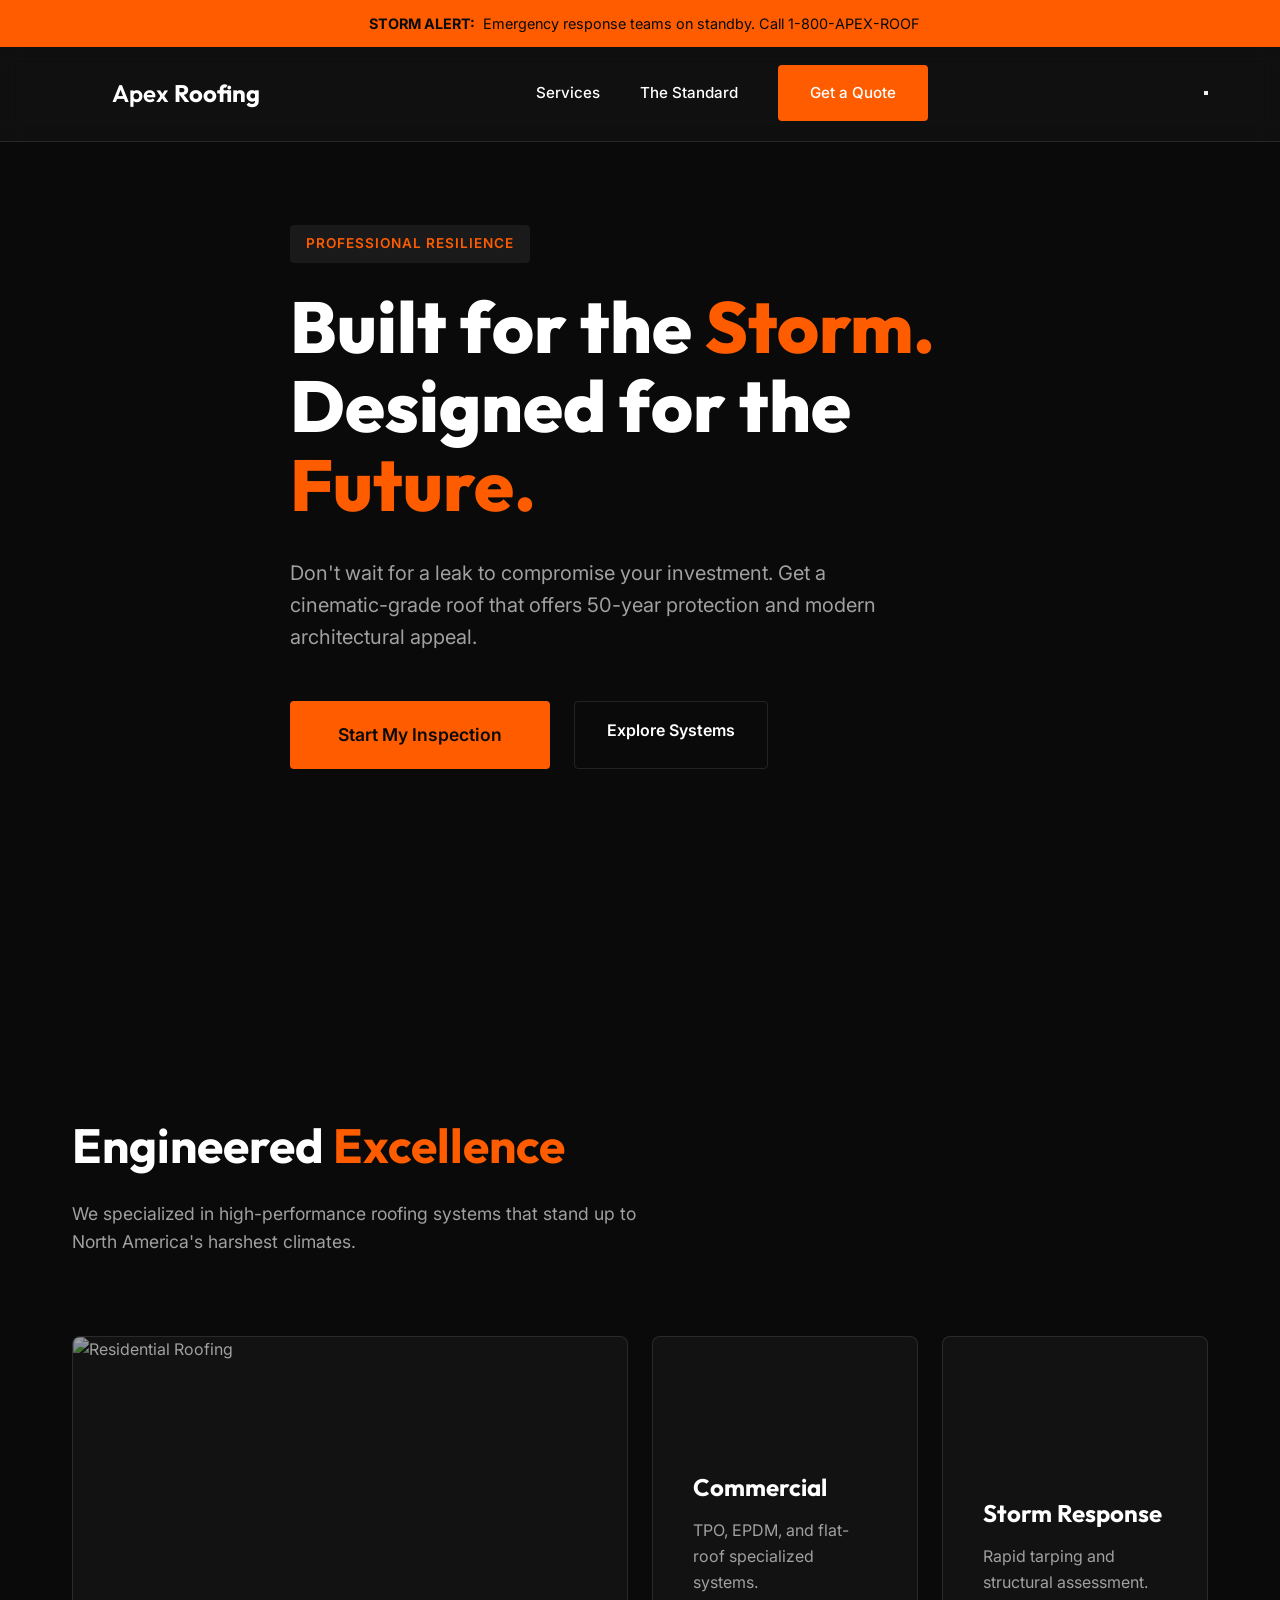
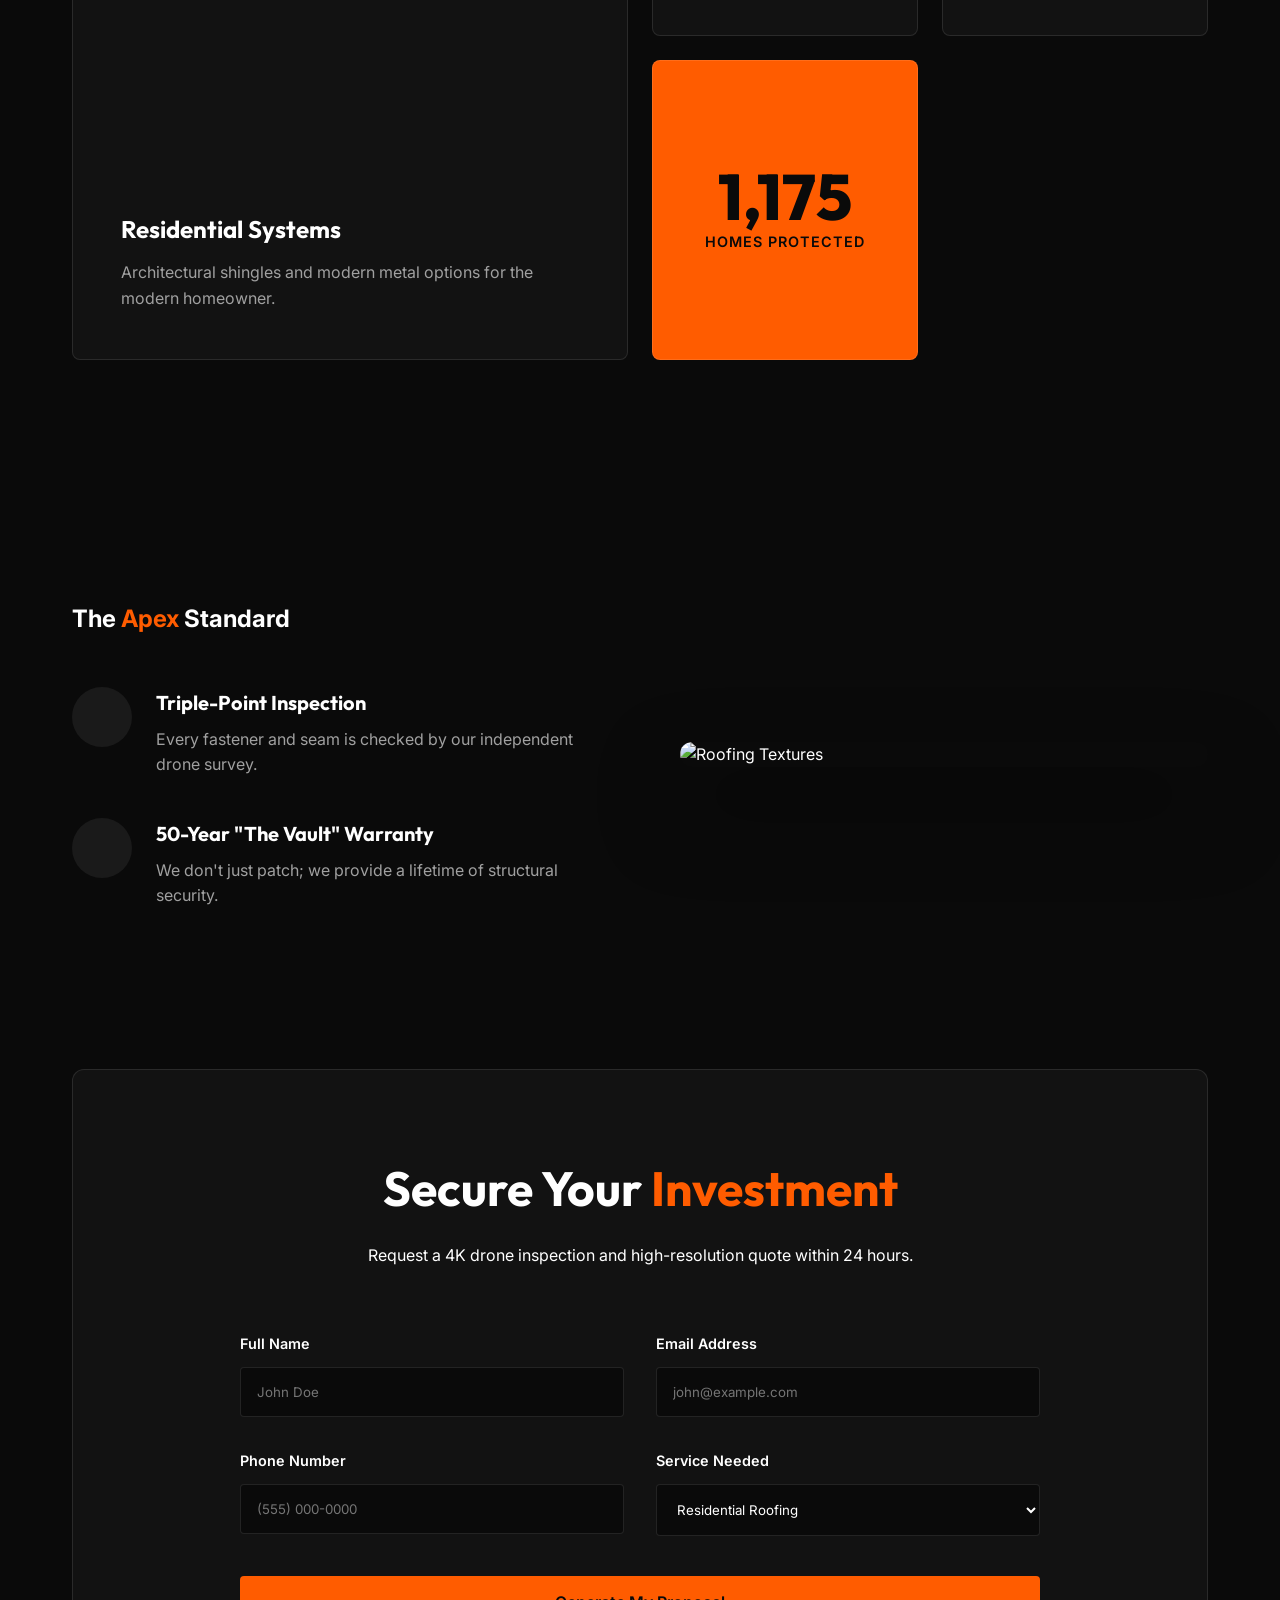
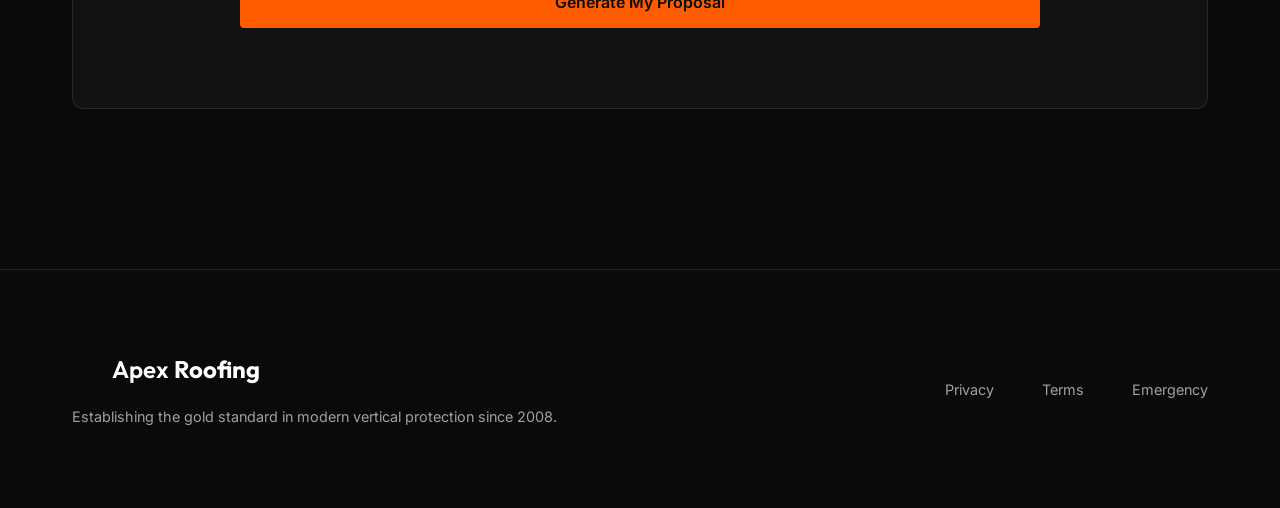
==== commit b0f3aa52: "Complete redo of Roofing landing page with Cinematic Resilience theme" ====
--- a/Roofing/index.html
+++ b/Roofing/index.html
@@ -3,1185 +3,189 @@
 <head>
     <meta charset="UTF-8">
     <meta name="viewport" content="width=device-width, initial-scale=1.0">
-    <title>Apex Roofing Specialists | Premium Roofing Services</title>
-    <meta name="description" content="Expert residential and commercial roofing services. Specialized in storm damage and insurance claims. Get your free inspection today. Call +1 (555) 012-3456.">
+    <title>Apex Roofing | Built for the Storm. Designed for the Future.</title>
+    <meta name="description" content="Premium, high-performance roofing solutions for residential and commercial properties. 24/7 emergency storm damage response.">
     
-    <!-- Preconnect to Google Fonts -->
+    <!-- Fonts -->
     <link rel="preconnect" href="https://fonts.googleapis.com">
     <link rel="preconnect" href="https://fonts.gstatic.com" crossorigin>
-    <link href="https://fonts.googleapis.com/css2?family=Barlow+Condensed:wght@600;700;800&family=Inter:wght@400;500;600&display=swap" rel="stylesheet">
-
-    <!-- CSS Design System -->
-    <style>
-        :root {
-            /* Colors */
-            --primary: #1a1d1f;
-            --primary-dark: #121416;
-            --primary-light: #2c3e50;
-            --accent: #ff9f1c; /* Vibrant Amber */
-            --accent-hover: #e68a00;
-            --bg: #f8fafc;
-            --bg-alt: #f1f5f9;
-            --bg-dark: #0f172a;
-            --white: #ffffff;
-            --text: #1e293b;
-            --text-muted: #64748b;
-            --text-light: #f8fafc;
-
-            /* Typography */
-            --font-heading: 'Barlow Condensed', sans-serif;
-            --font-body: 'Inter', sans-serif;
-
-            /* Spacing */
-            --section-padding: clamp(60px, 10vw, 120px);
-            --container: 1280px;
-            --gap: 24px;
-            --gap-lg: 48px;
-
-            /* Borders & Shadows */
-            --radius: 12px;
-            --radius-lg: 20px;
-            --radius-xl: 32px;
-            --radius-pill: 100px;
-            --shadow-sm: 0 2px 8px rgba(0,0,0,0.04);
-            --shadow-md: 0 10px 30px rgba(0,0,0,0.1);
-            --shadow-lg: 0 20px 50px rgba(0,0,0,0.15);
-
-            /* Motion */
-            --ease: cubic-bezier(0.4, 0, 0.2, 1);
-            --transition: 400ms var(--ease);
-            --transition-slow: 700ms var(--ease);
-        }
-
-        /* Reset & Base */
-        *, *::before, *::after { box-sizing: border-box; margin: 0; padding: 0; }
-        html { scroll-behavior: smooth; font-size: 16px; }
-        body { 
-            font-family: var(--font-body); 
-            background: var(--bg); 
-            color: var(--text); 
-            line-height: 1.6; 
-            overflow-x: hidden;
-            -webkit-font-smoothing: antialiased;
-        }
-
-        h1, h2, h3, h4 { 
-            font-family: var(--font-heading); 
-            text-transform: uppercase; 
-            line-height: 1.05; 
-            letter-spacing: -0.02em;
-            text-wrap: balance;
-        }
-
-        a { text-decoration: none; color: inherit; transition: var(--transition); }
-        ul { list-style: none; }
-        img { max-width: 100%; display: block; border-radius: var(--radius); }
-        button, .btn { 
-            cursor: pointer; 
-            border: none; 
-            outline: none; 
-            font-family: var(--font-heading);
-            font-weight: 700;
-            text-transform: uppercase;
-            transition: var(--transition);
-        }
-
-        .container { 
-            max-width: var(--container); 
-            margin: 0 auto; 
-            padding: 0 24px; 
-        }
-
-        /* Buttons */
-        .btn {
-            display: inline-flex;
-            align-items: center;
-            justify-content: center;
-            padding: 16px 32px;
-            border-radius: var(--radius-pill);
-            font-size: 1.1rem;
-            letter-spacing: 0.05em;
-        }
-
-        .btn-primary { 
-            background: var(--accent); 
-            color: var(--primary-dark); 
-            box-shadow: 0 4px 15px rgba(255, 159, 28, 0.3);
-        }
-        .btn-primary:hover { 
-            background: var(--accent-hover); 
-            transform: translateY(-2px); 
-            box-shadow: 0 6px 20px rgba(255, 159, 28, 0.4);
-        }
-
-        .btn-outline {
-            border: 2px solid var(--accent);
-            color: var(--accent);
-            background: transparent;
-        }
-        .btn-outline:hover {
-            background: var(--accent);
-            color: var(--primary-dark);
-        }
-
-        /* Header */
-        header {
-            position: fixed;
-            top: 0;
-            left: 0;
-            width: 100%;
-            z-index: 1000;
-            padding: 20px 0;
-            transition: var(--transition);
-        }
-
-        header.scrolled {
-            background: rgba(255, 255, 255, 0.8);
-            backdrop-filter: blur(12px);
-            padding: 12px 0;
-            box-shadow: var(--shadow-sm);
-        }
-
-        .nav-wrapper {
-            display: flex;
-            justify-content: space-between;
-            align-items: center;
-        }
-
-        .logo {
-            font-family: var(--font-heading);
-            font-size: 1.8rem;
-            font-weight: 800;
-            color: var(--primary);
-            display: flex;
-            align-items: center;
-            gap: 8px;
-        }
-
-        .logo span { color: var(--accent); }
-
-        .nav-links {
-            display: flex;
-            gap: 32px;
-            font-weight: 600;
-            text-transform: uppercase;
-            font-size: 0.9rem;
-            letter-spacing: 0.05em;
-        }
-
-        .nav-links a:hover { color: var(--accent); }
-
-        .nav-cta {
-            display: flex;
-            align-items: center;
-            gap: 24px;
-        }
-
-        .phone-link {
-            font-family: var(--font-heading);
-            font-weight: 700;
-            font-size: 1.2rem;
-            display: flex;
-            align-items: center;
-            gap: 8px;
-        }
-
-        /* Hero Section */
-        .hero {
-            position: relative;
-            height: 100vh;
-            min-height: 700px;
-            display: flex;
-            align-items: center;
-            background: var(--bg-dark);
-            overflow: hidden;
-            color: var(--white);
-        }
-
-        .hero-bg {
-            position: absolute;
-            top: 0;
-            left: 0;
-            width: 100%;
-            height: 100%;
-            z-index: 0;
-        }
-
-        .hero-bg img {
-            width: 100%;
-            height: 100%;
-            object-fit: cover;
-            opacity: 0.6;
-            border-radius: 0;
-            transform: scale(1.05);
-            transition: transform 10s ease-out;
-        }
-
-        .hero.reveal .hero-bg img {
-            transform: scale(1);
-        }
-
-        .hero-bg::after {
-            content: '';
-            position: absolute;
-            top: 0;
-            left: 0;
-            width: 100%;
-            height: 100%;
-            background: linear-gradient(to right, rgba(0,0,0,0.8) 0%, rgba(0,0,0,0.4) 50%, rgba(0,0,0,0.2) 100%);
-        }
-
-        .hero-content {
-            position: relative;
-            z-index: 1;
-            max-width: 800px;
-        }
-
-        .hero h1 {
-            font-size: clamp(3rem, 8vw, 6rem);
-            margin-bottom: 24px;
-        }
-
-        .hero p {
-            font-size: 1.25rem;
-            margin-bottom: 40px;
-            color: rgba(255,255,255,0.9);
-            max-width: 600px;
-        }
-
-        .hero-btns {
-            display: flex;
-            gap: 16px;
-        }
-
-        /* Badges */
-        .badge-grid {
-            margin-top: 60px;
-            display: flex;
-            gap: 40px;
-            opacity: 0.8;
-        }
-
-        .badge-item {
-            display: flex;
-            flex-direction: column;
-            gap: 4px;
-        }
-
-        .badge-number {
-            font-family: var(--font-heading);
-            font-size: 2.5rem;
-            font-weight: 700;
-            color: var(--accent);
-            line-height: 1;
-        }
-
-        .badge-text {
-            font-size: 0.8rem;
-            text-transform: uppercase;
-            letter-spacing: 0.1em;
-            font-weight: 600;
-        }
-
-        /* Services Bento */
-        .services {
-            padding: var(--section-padding) 0;
-            background: var(--bg);
-        }
-
-        .section-header {
-            text-align: center;
-            max-width: 700px;
-            margin: 0 auto 60px;
-        }
-
-        .section-header h2 {
-            font-size: 3.5rem;
-            margin-bottom: 16px;
-        }
-
-        .section-header p {
-            color: var(--text-muted);
-            font-size: 1.1rem;
-        }
-
-        .bento-grid {
-            display: grid;
-            grid-template-columns: repeat(4, 1fr);
-            grid-template-rows: repeat(2, 350px);
-            gap: 24px;
-        }
-
-        .bento-item {
-            position: relative;
-            border-radius: var(--radius-lg);
-            overflow: hidden;
-            background: var(--white);
-            box-shadow: var(--shadow-md);
-            transition: var(--transition);
-            display: flex;
-            flex-direction: column;
-            justify-content: flex-end;
-            padding: 32px;
-            color: var(--white);
-        }
-
-        .bento-item:hover {
-            transform: translateY(-8px);
-            box-shadow: var(--shadow-lg);
-        }
-
-        .bento-item img {
-            position: absolute;
-            top: 0;
-            left: 0;
-            width: 100%;
-            height: 100%;
-            object-fit: cover;
-            z-index: 0;
-            border-radius: 0;
-            transition: transform 0.5s var(--ease);
-        }
-
-        .bento-item:hover img {
-            transform: scale(1.1);
-        }
-
-        .bento-item::after {
-            content: '';
-            position: absolute;
-            top: 0;
-            left: 0;
-            width: 100%;
-            height: 100%;
-            background: linear-gradient(to top, rgba(0,0,0,0.8), transparent);
-            z-index: 1;
-        }
-
-        .bento-item .content {
-            position: relative;
-            z-index: 2;
-        }
-
-        .bento-item h3 {
-            font-size: 2.2rem;
-            margin-bottom: 8px;
-        }
-
-        .bento-1 { grid-column: span 2; }
-        .bento-2 { grid-column: span 2; }
-        .bento-3 { grid-column: span 1; }
-        .bento-4 { grid-column: span 2; }
-        .bento-5 { grid-column: span 1; }
-
-        /* Before/After Slider */
-        .before-after {
-            padding: var(--section-padding) 0;
-            background: var(--primary-dark);
-            color: var(--white);
-        }
-
-        .slider-wrapper {
-            position: relative;
-            width: 100%;
-            aspect-ratio: 16/9;
-            border-radius: var(--radius-xl);
-            overflow: hidden;
-            box-shadow: var(--shadow-lg);
-            max-width: 1000px;
-            margin: 0 auto;
-        }
-
-        .slider-img {
-            position: absolute;
-            top: 0;
-            left: 0;
-            width: 100%;
-            height: 100%;
-        }
-
-        .slider-img img {
-            width: 100%;
-            height: 100%;
-            object-fit: cover;
-            border-radius: 0;
-        }
-
-        .img-after {
-            z-index: 1;
-            clip-path: inset(0 50% 0 0);
-        }
-
-        .handle {
-            position: absolute;
-            top: 0;
-            bottom: 0;
-            left: 50%;
-            width: 4px;
-            background: var(--accent);
-            z-index: 2;
-            cursor: ew-resize;
-        }
-
-        .handle::after {
-            content: '';
-            position: absolute;
-            top: 50%;
-            left: 50%;
-            transform: translate(-50%, -50%);
-            width: 40px;
-            height: 40px;
-            background: var(--accent);
-            border-radius: 50%;
-            box-shadow: 0 0 20px rgba(0,0,0,0.5);
-        }
-
-        .slider-label {
-            position: absolute;
-            bottom: 24px;
-            padding: 8px 16px;
-            background: rgba(0,0,0,0.6);
-            backdrop-filter: blur(4px);
-            font-family: var(--font-heading);
-            text-transform: uppercase;
-            font-size: 0.9rem;
-            border-radius: var(--radius);
-            z-index: 3;
-        }
-
-        .label-before { right: 24px; }
-        .label-after { left: 24px; }
-
-        /* Claims Process */
-        .process {
-            padding: var(--section-padding) 0;
-            background: var(--bg-alt);
-        }
-
-        .process-steps {
-            display: grid;
-            grid-template-columns: repeat(4, 1fr);
-            gap: 40px;
-        }
-
-        .step-item {
-            position: relative;
-            text-align: left;
-        }
-
-        .step-number {
-            font-family: var(--font-heading);
-            font-size: 5rem;
-            font-weight: 800;
-            color: rgba(26, 29, 31, 0.05);
-            line-height: 0.8;
-            margin-bottom: -20px;
-        }
-
-        .step-item h3 {
-            font-size: 1.8rem;
-            margin-bottom: 12px;
-            position: relative;
-            z-index: 1;
-        }
-
-        .step-item p {
-            color: var(--text-muted);
-            font-size: 1rem;
-        }
-
-        /* Testimonials */
-        .testimonials {
-            padding: var(--section-padding) 0;
-            overflow: hidden;
-        }
-
-        .marquee {
-            display: flex;
-            gap: 32px;
-            padding: 20px 0;
-            animation: marquee 40s linear infinite;
-        }
-
-        .marquee:hover { animation-play-state: paused; }
-
-        .testimonial-card {
-            background: var(--white);
-            padding: 40px;
-            border-radius: var(--radius-lg);
-            box-shadow: var(--shadow-md);
-            width: 400px;
-            flex-shrink: 0;
-        }
-
-        .testimonial-card p {
-            font-style: italic;
-            margin-bottom: 24px;
-            font-size: 1.1rem;
-        }
-
-        .user-info {
-            display: flex;
-            align-items: center;
-            gap: 16px;
-        }
-
-        .user-img {
-            width: 50px;
-            height: 50px;
-            border-radius: 50%;
-            background: #e2e8f0;
-        }
-
-        .user-name h4 { font-size: 1.1rem; margin-bottom: 2px; }
-        .user-name span { font-size: 0.8rem; color: var(--text-muted); }
-
-        @keyframes marquee {
-            0% { transform: translateX(0); }
-            100% { transform: translateX(calc(-432px * 3)); }
-        }
-
-        /* FAQ */
-        .faq {
-            padding: var(--section-padding) 0;
-            background: var(--bg);
-        }
-
-        .faq-list {
-            max-width: 800px;
-            margin: 0 auto;
-            display: flex;
-            flex-direction: column;
-            gap: 16px;
-        }
-
-        details {
-            background: var(--white);
-            border-radius: var(--radius);
-            box-shadow: var(--shadow-sm);
-            overflow: hidden;
-            transition: var(--transition);
-        }
-
-        summary {
-            padding: 24px;
-            font-family: var(--font-heading);
-            font-size: 1.4rem;
-            font-weight: 700;
-            text-transform: uppercase;
-            cursor: pointer;
-            list-style: none;
-            display: flex;
-            justify-content: space-between;
-            align-items: center;
-        }
-
-        summary::after {
-            content: '+';
-            font-size: 1.8rem;
-            transition: transform 0.3s;
-        }
-
-        details[open] summary::after {
-            transform: rotate(45deg);
-        }
-
-        details[open] {
-            box-shadow: var(--shadow-md);
-        }
-
-        .answer {
-            padding: 0 24px 24px;
-            color: var(--text-muted);
-        }
-
-        /* Final CTA */
-        .final-cta {
-            padding: var(--section-padding) 0;
-            background: var(--primary);
-            color: var(--white);
-            position: relative;
-            overflow: hidden;
-        }
-
-        .cta-content {
-            display: grid;
-            grid-template-columns: 1fr 1fr;
-            gap: 100px;
-            align-items: center;
-        }
-
-        .cta-text h2 { font-size: 4rem; margin-bottom: 24px; }
-        .cta-text p { font-size: 1.2rem; margin-bottom: 32px; opacity: 0.8; }
-
-        .contact-form {
-            background: var(--white);
-            padding: 40px;
-            border-radius: var(--radius-xl);
-            color: var(--text);
-            box-shadow: var(--shadow-lg);
-        }
-
-        .form-group { margin-bottom: 20px; }
-        .form-group label { display: block; margin-bottom: 8px; font-weight: 600; font-size: 0.9rem; }
-        .form-group input, .form-group select, .form-group textarea {
-            width: 100%;
-            padding: 14px;
-            border-radius: var(--radius);
-            border: 1px solid #e2e8f0;
-            font-family: inherit;
-            font-size: 1rem;
-        }
-
-        .contact-form .btn { width: 100%; margin-top: 10px; }
-
-        /* Footer */
-        footer {
-            padding: 80px 0 40px;
-            background: var(--primary-dark);
-            color: var(--white);
-            border-top: 1px solid rgba(255,255,255,0.1);
-        }
-
-        .footer-grid {
-            display: grid;
-            grid-template-columns: 2fr 1fr 1fr 1fr;
-            gap: 60px;
-            margin-bottom: 80px;
-        }
-
-        .footer-brand .logo { color: var(--white); margin-bottom: 24px; }
-        .footer-brand p { opacity: 0.6; line-height: 1.8; }
-
-        .footer-col h4 {
-            font-size: 1.4rem;
-            margin-bottom: 24px;
-            color: var(--accent);
-        }
-
-        .footer-col ul li { margin-bottom: 12px; }
-        .footer-col ul li a { opacity: 0.6; }
-        .footer-col ul li a:hover { opacity: 1; color: var(--accent); }
-
-        .footer-bottom {
-            padding-top: 40px;
-            border-top: 1px solid rgba(255,255,255,0.1);
-            display: flex;
-            justify-content: space-between;
-            align-items: center;
-            font-size: 0.9rem;
-            opacity: 0.5;
-        }
-
-        /* Floating Badge */
-        .floating-offer {
-            position: fixed;
-            bottom: 30px;
-            right: 30px;
-            z-index: 999;
-            background: var(--accent);
-            color: var(--primary-dark);
-            padding: 20px;
-            border-radius: var(--radius-lg);
-            box-shadow: var(--shadow-lg);
-            width: 250px;
-            transform: translateX(120%);
-            transition: transform 0.6s cubic-bezier(0.19, 1, 0.22, 1);
-        }
-
-        .floating-offer.show { transform: translateX(0); }
-
-        .floating-offer h5 { font-family: var(--font-heading); font-size: 1.5rem; line-height: 1; margin-bottom: 8px; }
-        .floating-offer p { font-size: 0.85rem; margin-bottom: 12px; font-weight: 500; }
-        .close-offer { position: absolute; top: 10px; right: 10px; font-size: 1.4rem; cursor: pointer; }
-
-        /* Scroll Reveals */
-        .reveal {
-            opacity: 0;
-            transform: translateY(30px);
-            transition: all 0.8s var(--ease);
-        }
-
-        .reveal.active {
-            opacity: 1;
-            transform: translateY(0);
-        }
-
-        /* Mobile Adjustments */
-        @media (max-width: 1024px) {
-            .bento-grid {
-                grid-template-columns: repeat(2, 1fr);
-                grid-template-rows: repeat(4, 300px);
-            }
-            .bento-1, .bento-2, .bento-4 { grid-column: span 2; }
-            .cta-content { grid-template-columns: 1fr; gap: 60px; }
-            .footer-grid { grid-template-columns: 1fr 1fr; }
-        }
-
-        @media (max-width: 768px) {
-            .nav-links { display: none; }
-            .hero h1 { font-size: 3.5rem; }
-            .badge-grid { flex-direction: column; gap: 20px; }
-            .process-steps { grid-template-columns: 1fr; }
-            .footer-grid { grid-template-columns: 1fr; gap: 40px; }
-            .section-header h2 { font-size: 3rem; }
-            .floating-offer { left: 20px; right: 20px; width: auto; }
-        }
-
-        /* Mobile Call Bar */
-        .mobile-call-bar {
-            position: fixed;
-            bottom: 0;
-            left: 0;
-            width: 100%;
-            background: var(--primary);
-            display: flex;
-            padding: 12px;
-            z-index: 1001;
-            box-shadow: 0 -4px 15px rgba(0,0,0,0.2);
-            display: none;
-        }
-
-        @media (max-width: 768px) {
-            .mobile-call-bar { display: flex; }
-            body { padding-bottom: 70px; }
-        }
-
-        .mobile-call-bar .btn { flex: 1; border-radius: var(--radius); }
-    </style>
+    <link href="https://fonts.googleapis.com/css2?family=Inter:wght@400;500;600;700&family=Outfit:wght@400;600;800&display=swap" rel="stylesheet">
+    
+    <!-- Icons -->
+    <script src="https://unpkg.com/lucide@latest"></script>
+    
+    <link rel="stylesheet" href="css/styles.css">
 </head>
 <body>
 
-    <header>
-        <div class="container nav-wrapper">
-            <a href="#" class="logo">APEX<span>ROOFING</span></a>
-            <nav class="nav-links">
+    <!-- Emergency Weather Bar -->
+    <div class="emergency-bar">
+        <div class="container">
+            <p><i data-lucide="cloud-lightning"></i> <strong>STORM ALERT:</strong> Emergency response teams on standby. Call 1-800-APEX-ROOF</p>
+        </div>
+    </div>
+
+    <!-- Header -->
+    <header class="header">
+        <div class="container header-inner">
+            <div class="logo">
+                <i data-lucide="shield-check" class="logo-icon"></i>
+                <span>Apex <strong>Roofing</strong></span>
+            </div>
+            <nav class="nav">
                 <a href="#services">Services</a>
-                <a href="#insurance">Insurance</a>
-                <a href="#work">Our Work</a>
-                <a href="#faq">FAQ</a>
+                <a href="#about">The Standard</a>
+                <a href="#quote" class="btn btn-primary">Get a Quote</a>
             </nav>
-            <div class="nav-cta">
-                <a href="tel:+15550123456" class="phone-link"><svg width="20" height="20" fill="var(--accent)" viewBox="0 0 24 24"><path d="M6.62,10.79C8.06,13.62 10.38,15.94 13.21,17.38L15.41,15.18C15.69,14.9 16.08,14.82 16.43,14.93C17.55,15.3 18.75,15.5 20,15.5A1,1 0 0,1 21,16.5V20A1,1 0 0,1 20,21A17,17 0 0,1 3,4A1,1 0 0,1 4,3H7.5A1,1 0 0,1 8.5,4C8.5,5.25 8.7,6.45 9.07,7.57C9.18,7.92 9.1,8.31 8.82,8.59L6.62,10.79Z"/></svg> (555) 012-3456</a>
-                <a href="#quote" class="btn btn-primary">Free Inspection</a>
-            </div>
+            <button class="mobile-toggle"><i data-lucide="menu"></i></button>
         </div>
     </header>
 
     <main>
+        <!-- Hero Section -->
         <section class="hero">
             <div class="hero-bg">
-                <img src="https://images.unsplash.com/photo-1632759162353-332f6ad6117d?auto=format&fit=crop&q=80&w=2000" alt="Apex Roofing premium residential project">
+                <img src="https://images.unsplash.com/photo-1635843104321-42629b300431?auto=format&fit=crop&q=80&w=2000" alt="Modern Roof Installation" class="hero-img">
+                <div class="hero-overlay"></div>
             </div>
             <div class="container hero-content">
-                <h1 class="reveal">Built to weather any storm.</h1>
-                <p class="reveal">We don't just provide roofing services; we give you peace of mind. High-performance materials, expert craftsmanship, and the fastest insurance claim processing in the region.</p>
-                <div class="hero-btns reveal">
-                    <a href="#quote" class="btn btn-primary">Get My Free Quote</a>
-                    <a href="#work" class="btn btn-outline">View Our Work</a>
-                </div>
-                <div class="badge-grid reveal">
-                    <div class="badge-item">
-                        <span class="badge-number">15+</span>
-                        <span class="badge-text">Years Excellence</span>
-                    </div>
-                    <div class="badge-item">
-                        <span class="badge-number">2.4k</span>
-                        <span class="badge-text">Homes Protected</span>
-                    </div>
-                    <div class="badge-item">
-                        <span class="badge-number">4.9</span>
-                        <span class="badge-text">Star Rating</span>
+                <div class="hero-text reveal">
+                    <span class="badge">Professional Resilience</span>
+                    <h1>Built for the <span class="accent">Storm.</span> <br>Designed for the <span class="accent">Future.</span></h1>
+                    <p>Don't wait for a leak to compromise your investment. Get a cinematic-grade roof that offers 50-year protection and modern architectural appeal.</p>
+                    <div class="hero-actions">
+                        <a href="#quote" class="btn btn-primary btn-large">Start My Inspection</a>
+                        <a href="#services" class="btn btn-outline">Explore Systems</a>
                     </div>
                 </div>
             </div>
         </section>
 
+        <!-- Bento Services -->
         <section id="services" class="services">
             <div class="container">
                 <div class="section-header reveal">
-                    <h2>Superior Systems</h2>
-                    <p>From total replacement to emergency storm repair, our team specializes in high-durability roofing systems designed for the local climate.</p>
+                    <h2>Engineered <span class="accent">Excellence</span></h2>
+                    <p>We specialized in high-performance roofing systems that stand up to North America's harshest climates.</p>
                 </div>
                 <div class="bento-grid">
-                    <div class="bento-item bento-1 reveal">
-                        <img src="https://images.unsplash.com/photo-1620310243171-46ab30e2f5b4?auto=format&fit=crop&q=80&w=1200" alt="New Architectural Shingle Installation">
-                        <div class="content">
-                            <h3>Residential</h3>
-                            <p>Full-system replacement with lifetime warranties.</p>
+                    <div class="bento-item main reveal">
+                        <img src="https://images.unsplash.com/photo-1628160271562-bc9197a9f81a?auto=format&fit=crop&q=80&w=1000" alt="Residential Roofing">
+                        <div class="bento-content">
+                            <h3>Residential Systems</h3>
+                            <p>Architectural shingles and modern metal options for the modern homeowner.</p>
                         </div>
                     </div>
-                    <div class="bento-item bento-2 reveal" style="transition-delay: 100ms;">
-                        <img src="https://images.unsplash.com/photo-1558618666-fcd25c85cd64?w=1200&q=80" alt="Storm Damage Repair">
-                        <div class="content">
-                            <h3>Storm Repair</h3>
-                            <p>Rapid response damage assessment and structural fixing.</p>
-                        </div>
+                    <div class="bento-item reveal delay-1">
+                        <i data-lucide="building-2"></i>
+                        <h3>Commercial</h3>
+                        <p>TPO, EPDM, and flat-roof specialized systems.</p>
                     </div>
-                    <div class="bento-item bento-3 reveal" style="transition-delay: 200ms;">
-                        <img src="https://images.unsplash.com/photo-1504307651254-35680f356dfd?w=800&q=80" alt="Commercial Roofing">
-                        <div class="content">
-                            <h3>Flat Roofs</h3>
-                        </div>
+                    <div class="bento-item reveal delay-2">
+                        <i data-lucide="wind"></i>
+                        <h3>Storm Response</h3>
+                        <p>Rapid tarping and structural assessment.</p>
                     </div>
-                    <div class="bento-item bento-4 reveal">
-                        <img src="https://images.unsplash.com/photo-1626079085813-f667bb4762db?auto=format&fit=crop&q=80&w=1200" alt="Premium Standing Seam Metal Roofing">
-                        <div class="content">
-                            <h3>Premium Metal</h3>
-                            <p>Modern, eco-friendly metal roofing that lasts for generations.</p>
-                        </div>
-                    </div>
-                    <div class="bento-item bento-5 reveal" style="transition-delay: 150ms;">
-                        <img src="https://images.unsplash.com/photo-1591588582259-e675bd2e6088?w=800&q=80" alt="Gutter Systems">
-                        <div class="content">
-                            <h3>Gutters</h3>
+                    <div class="bento-item accent-bg reveal delay-3">
+                        <div class="stat-group">
+                            <span class="stat-number" data-target="2500">0</span>
+                            <span class="stat-label">Homes Protected</span>
                         </div>
                     </div>
                 </div>
             </div>
         </section>
 
-        <section id="work" class="before-after">
+        <!-- Trust Section -->
+        <section id="about" class="trust">
             <div class="container">
-                <div class="section-header reveal">
-                    <h2>Precision Restoration</h2>
-                    <p>Witness the transformation of aged, damaged structures into modern, fortified rooftops.</p>
-                </div>
-                <div class="slider-wrapper reveal">
-                    <div class="slider-img img-before">
-                        <img src="https://images.unsplash.com/photo-1518780664697-55e3ad937233?w=1200&q=80" alt="Roof Before">
-                        <div class="slider-label label-before">Before Assessment</div>
+                <div class="trust-inner">
+                    <div class="trust-content reveal">
+                        <h2>The <span class="accent">Apex</span> Standard</h2>
+                        <ul class="trust-list">
+                            <li>
+                                <div class="icon-wrap"><i data-lucide="check-circle"></i></div>
+                                <div>
+                                    <h4>Triple-Point Inspection</h4>
+                                    <p>Every fastener and seam is checked by our independent drone survey.</p>
+                                </div>
+                            </li>
+                            <li>
+                                <div class="icon-wrap"><i data-lucide="shield"></i></div>
+                                <div>
+                                    <h4>50-Year "The Vault" Warranty</h4>
+                                    <p>We don't just patch; we provide a lifetime of structural security.</p>
+                                </div>
+                            </li>
+                        </ul>
                     </div>
-                    <div class="slider-img img-after" id="after-img">
-                        <img src="https://images.unsplash.com/photo-1634712282287-14ed57b9cc89?auto=format&fit=crop&q=80&w=1200" alt="Fortified Restoration Finished Roof">
-                        <div class="slider-label label-after">Final Restoration</div>
-                    </div>
-                    <div class="handle" id="slider-handle"></div>
-                </div>
-            </div>
-        </section>
-
-        <section id="insurance" class="process">
-            <div class="container">
-                <div class="section-header reveal">
-                    <h2>0% Insurance Stress</h2>
-                    <p>Navigating claims shouldn't be your job. We handle every step of the process with your provider.</p>
-                </div>
-                <div class="process-steps">
-                    <div class="step-item reveal">
-                        <div class="step-number">01</div>
-                        <h3>Inspection</h3>
-                        <p>We perform a detailed drone and manual inspection of every shingle.</p>
-                    </div>
-                    <div class="step-item reveal" style="transition-delay: 100ms;">
-                        <div class="step-number">02</div>
-                        <h3>Documentation</h3>
-                        <p>Our team collects the visual proof required by insurance Adjusters.</p>
-                    </div>
-                    <div class="step-item reveal" style="transition-delay: 200ms;">
-                        <div class="step-number">03</div>
-                        <h3>Negotiation</h3>
-                        <p>We work directly with your provider to ensure full coverage.</p>
-                    </div>
-                    <div class="step-item reveal" style="transition-delay: 300ms;">
-                        <div class="step-number">04</div>
-                        <h3>Zero-Hassle Build</h3>
-                        <p>Your new roof is installed with minimal disruption to your day.</p>
+                    <div class="trust-visual reveal delay-1">
+                        <img src="https://images.unsplash.com/photo-1574360522682-1719b6279f6e?auto=format&fit=crop&q=80&w=1000" alt="Roofing Textures" class="rounded-img">
                     </div>
                 </div>
             </div>
         </section>
 
-        <section class="testimonials">
-            <div class="marquee-container">
-                <div class="marquee">
-                    <!-- Duplicate for infinite scroll effect -->
-                    <div class="testimonial-card">
-                        <p>"The team at Apex was incredible. They identified storm damage I didn't even know I had and handled the entire claim. My new roof looks stunning."</p>
-                        <div class="user-info">
-                            <div class="user-img"></div>
-                            <div class="user-name"><h4>Sarah Jenkins</h4><span>Oakwood Resident</span></div>
+        <!-- CTA Form -->
+        <section id="quote" class="cta">
+            <div class="container">
+                <div class="cta-card reveal">
+                    <div class="cta-header">
+                        <h2>Secure Your <span class="accent">Investment</span></h2>
+                        <p>Request a 4K drone inspection and high-resolution quote within 24 hours.</p>
+                    </div>
+                    <form class="cta-form">
+                        <div class="form-grid">
+                            <div class="form-group">
+                                <label for="name">Full Name</label>
+                                <input type="text" id="name" placeholder="John Doe" required>
+                            </div>
+                            <div class="form-group">
+                                <label for="email">Email Address</label>
+                                <input type="email" id="email" placeholder="john@example.com" required>
+                            </div>
+                            <div class="form-group">
+                                <label for="phone">Phone Number</label>
+                                <input type="tel" id="phone" placeholder="(555) 000-0000" required>
+                            </div>
+                            <div class="form-group">
+                                <label for="service">Service Needed</label>
+                                <select id="service">
+                                    <option value="residential">Residential Roofing</option>
+                                    <option value="commercial">Commercial Roofing</option>
+                                    <option value="storm">Storm Damage Repair</option>
+                                    <option value="inspection">Maintenance Inspection</option>
+                                </select>
+                            </div>
                         </div>
-                    </div>
-                    <div class="testimonial-card">
-                        <p>"Professional, fast, and clean. They stripped the old roof and installed the new one in less than 48 hours. Five stars."</p>
-                        <div class="user-info">
-                            <div class="user-img"></div>
-                            <div class="user-name"><h4>Mark Thompson</h4><span>Commercial Property Owner</span></div>
-                        </div>
-                    </div>
-                    <div class="testimonial-card">
-                        <p>"Communication was great throughout. They explained the differences in materials clearly. No pressure, just great service."</p>
-                        <div class="user-info">
-                            <div class="user-img"></div>
-                            <div class="user-name"><h4>Linda Garcia</h4><span>Homeowner</span></div>
-                        </div>
-                    </div>
-                    <!-- Clones -->
-                    <div class="testimonial-card">
-                        <p>"The team at Apex was incredible. They identified storm damage I didn't even know I had and handled the entire claim. My new roof looks stunning."</p>
-                        <div class="user-info">
-                            <div class="user-img"></div>
-                            <div class="user-name"><h4>Sarah Jenkins</h4><span>Oakwood Resident</span></div>
-                        </div>
-                    </div>
-                </div>
-            </div>
-        </section>
-
-        <section id="faq" class="faq">
-            <div class="container">
-                <div class="section-header reveal">
-                    <h2>Clear Answers</h2>
-                    <p>Everything you need to know about your roofing project.</p>
-                </div>
-                <div class="faq-list">
-                    <details class="reveal">
-                        <summary>How long does a roof replacement take?</summary>
-                        <div class="answer">
-                            Most residential roof replacements are completed in 1 to 2 days, depending on the size and complexity of the structure. We prioritize speed without compromising on safety or quality.
-                        </div>
-                    </details>
-                    <details class="reveal">
-                        <summary>Will my insurance cover the full cost?</summary>
-                        <div class="answer">
-                            If your roof has suffered verifiable storm or wind damage, your provider typically covers the entire cost minus your deductible. Our specialists work to maximize your coverage.
-                        </div>
-                    </details>
-                    <details class="reveal">
-                        <summary>What materials do you recommend?</summary>
-                        <div class="answer">
-                            We offer architectural shingles, metal roofing, and composite slate. The best choice depends on your budget, house style, and desired energy efficiency goals.
-                        </div>
-                    </details>
-                    <details class="reveal">
-                        <summary>Are you licensed and insured?</summary>
-                        <div class="answer">
-                            Yes, Apex Roofing is fully licensed in the state and carries multi-million dollar general liability and workers' compensation insurance for your protection.
-                        </div>
-                    </details>
-                </div>
-            </div>
-        </section>
-
-        <section id="quote" class="final-cta">
-            <div class="container cta-content">
-                <div class="cta-text reveal">
-                    <h2>Protect your investment today.</h2>
-                    <p>Don't wait for a small leak to become a massive renovation. Get a comprehensive, expert inspection of your roof at no cost to you.</p>
-                    <div class="badge-item reveal" style="opacity: 1;">
-                        <span class="badge-number">60+</span>
-                        <span class="badge-text" style="color: var(--white); opacity: 0.6;">Minutes - Our typical callback time</span>
-                    </div>
-                </div>
-                <div class="contact-form reveal">
-                    <form id="roofing-form">
-                        <div class="form-group">
-                            <label>Full Name</label>
-                            <input type="text" placeholder="John Doe" required>
-                        </div>
-                        <div class="form-group">
-                            <label>Phone Number</label>
-                            <input type="tel" placeholder="(555) 000-0000" required>
-                        </div>
-                        <div class="form-group">
-                            <label>Service Needed</label>
-                            <select required>
-                                <option value="">Select Service...</option>
-                                <option value="repair">Roof Repair</option>
-                                <option value="replacement">Full Replacement</option>
-                                <option value="storm">Storm Damage Audit</option>
-                                <option value="gutter">Gutters/Maintenance</option>
-                            </select>
-                        </div>
-                        <button type="submit" class="btn btn-primary">Start Free Inspection</button>
+                        <button type="submit" class="btn btn-primary btn-full">Generate My Proposal</button>
                     </form>
-                    <p style="font-size: 0.8rem; margin-top: 16px; color: var(--text-muted); opacity: 0.8;">Licensed, Insured & Local. We respect your privacy.</p>
                 </div>
             </div>
         </section>
     </main>
 
-    <footer>
-        <div class="container">
-            <div class="footer-grid">
-                <div class="footer-brand">
-                    <a href="#" class="logo">APEX<span>ROOFING</span></a>
-                    <p>Providing premium residential and commercial roofing solutions for over 15 years. Built on trust, quality materials, and expert craftsmanship.</p>
+    <footer class="footer">
+        <div class="container footer-grid">
+            <div class="footer-brand">
+                <div class="logo">
+                     <i data-lucide="shield-check" class="logo-icon"></i>
+                     <span>Apex <strong>Roofing</strong></span>
                 </div>
-                <div class="footer-col">
-                    <h4>Services</h4>
-                    <ul>
-                        <li><a href="#">Residential</a></li>
-                        <li><a href="#">Commercial</a></li>
-                        <li><a href="#">Storm Damage</a></li>
-                        <li><a href="#">Metal Roofing</a></li>
-                    </ul>
-                </div>
-                <div class="footer-col">
-                    <h4>Company</h4>
-                    <ul>
-                        <li><a href="#">About Us</a></li>
-                        <li><a href="#">Gallery</a></li>
-                        <li><a href="#">Reviews</a></li>
-                        <li><a href="#">Careers</a></li>
-                    </ul>
-                </div>
-                <div class="footer-col">
-                    <h4>Contact</h4>
-                    <ul>
-                        <li><a href="tel:+15550123456">(555) 012-3456</a></li>
-                        <li><a href="mailto:quote@apexroofing.com">quote@apexroofing.com</a></li>
-                        <li>123 Roofing Lane, Suite 100<br>Your City, State 12345</li>
-                    </ul>
-                </div>
+                <p>Establishing the gold standard in modern vertical protection since 2008.</p>
             </div>
-            <div class="footer-bottom">
-                <p>&copy; 2026 Apex Roofing Specialists. All rights reserved.</p>
-                <div class="legal">
-                    <a href="#" style="margin-right: 20px;">Privacy Policy</a>
-                    <a href="#">Terms of Service</a>
-                </div>
+            <div class="footer-links">
+                <a href="#">Privacy</a>
+                <a href="#">Terms</a>
+                <a href="#">Emergency</a>
             </div>
         </div>
     </footer>
 
-    <div class="floating-offer" id="offer-badge">
-        <span class="close-offer" id="close-offer">&times;</span>
-        <h5>Free Wind Audit</h5>
-        <p>Possible storm damage? Get a free 21-point structural roof audit today.</p>
-        <a href="#quote" class="btn btn-primary" style="padding: 10px 20px; font-size: 0.8rem;">Claim Now</a>
-    </div>
-
-    <div class="mobile-call-bar">
-        <a href="tel:+15550123456" class="btn btn-primary">Call (555) 012-3456</a>
-    </div>
-
+    <!-- Scripts -->
+    <script src="js/main.js"></script>
     <script>
-        // Header Scroll Effect
-        const header = document.querySelector('header');
-        window.addEventListener('scroll', () => {
-            if (window.scrollY > 50) {
-                header.classList.add('scrolled');
-            } else {
-                header.classList.remove('scrolled');
-            }
-        });
-
-        // Intersection Observer for Scroll Reveals
-        const observerOptions = {
-            threshold: 0.15,
-            rootMargin: '0px 0px -50px 0px'
-        };
-
-        const observer = new IntersectionObserver((entries) => {
-            entries.forEach(entry => {
-                if (entry.isIntersecting) {
-                    entry.target.classList.add('active');
-                }
-            });
-        }, observerOptions);
-
-        document.querySelectorAll('.reveal').forEach(el => observer.observe(el));
-
-        // Before/After Slider
-        const handle = document.getElementById('slider-handle');
-        const afterImg = document.getElementById('after-img');
-        const sliderWrapper = document.querySelector('.slider-wrapper');
-
-        if (handle && afterImg && sliderWrapper) {
-            let isDragging = false;
-
-            const moveSlider = (x) => {
-                let rect = sliderWrapper.getBoundingClientRect();
-                let position = ((x - rect.left) / rect.width) * 100;
-                
-                if (position < 0) position = 0;
-                if (position > 100) position = 100;
-
-                handle.style.left = `${position}%`;
-                afterImg.style.clipPath = `inset(0 ${100 - position}% 0 0)`;
-            };
-
-            const onMove = (e) => {
-                if (!isDragging) return;
-                let x = e.type.includes('touch') ? e.touches[0].clientX : e.clientX;
-                moveSlider(x);
-            };
-
-            handle.addEventListener('mousedown', () => isDragging = true);
-            handle.addEventListener('touchstart', () => isDragging = true, {passive: true});
-            window.addEventListener('mouseup', () => isDragging = false);
-            window.addEventListener('touchend', () => isDragging = false);
-            window.addEventListener('mousemove', onMove);
-            window.addEventListener('touchmove', onMove, {passive: true});
-        }
-
-        // Floating Offer Logic
-        const offerBadge = document.getElementById('offer-badge');
-        const closeOffer = document.getElementById('close-offer');
-
-        setTimeout(() => {
-            if (offerBadge) offerBadge.classList.add('show');
-        }, 5000);
-
-        if (closeOffer) {
-            closeOffer.addEventListener('click', () => {
-                offerBadge.classList.remove('show');
-            });
-        }
-
-        // Form Submission Mock
-        document.getElementById('roofing-form').addEventListener('submit', (e) => {
-            e.preventDefault();
-            const btn = e.target.querySelector('button');
-            const originalText = btn.innerText;
-            btn.innerText = 'Request Sent!';
-            btn.style.background = '#10b981';
-            e.target.reset();
-            setTimeout(() => {
-                btn.innerText = originalText;
-                btn.style.background = 'var(--accent)';
-            }, 3000);
-        });
-
-        // Trigger Hero Zoom Animation on Load
-        window.addEventListener('load', () => {
-            document.querySelector('.hero').classList.add('reveal');
-        });
-    </script>
-
-    <!-- SEO Schema -->
-    <script type="application/ld+json">
-    {
-      "@context": "https://schema.org",
-      "@type": "RoofingContractor",
-      "name": "Apex Roofing Specialists",
-      "image": "images/roofing_hero_1774372190037.png",
-      "address": {
-        "@type": "PostalAddress",
-        "streetAddress": "123 Roofing Lane, Suite 100",
-        "addressLocality": "Your City",
-        "addressRegion": "ST",
-        "postalCode": "12345",
-        "addressCountry": "US"
-      },
-      "telephone": "+15550123456",
-      "priceRange": "$$",
-      "openingHoursSpecification": [
-        {
-          "@type": "OpeningHoursSpecification",
-          "dayOfWeek": ["Monday", "Tuesday", "Wednesday", "Thursday", "Friday"],
-          "opens": "08:00",
-          "closes": "18:00"
-        }
-      ],
-      "aggregateRating": {
-        "@type": "AggregateRating",
-        "ratingValue": "4.9",
-        "reviewCount": "240"
-      }
-    }
+        lucide.createIcons();
     </script>
 </body>
 </html>
--- a/Roofing/css/styles.css
+++ b/Roofing/css/styles.css
@@ -0,0 +1,532 @@
+:root {
+    --bg-deep: #0a0a0a;
+    --bg-surface: #121212;
+    --bg-accent: #1a1a1a;
+    --primary: #ff5c00;
+    --primary-alt: #e65200;
+    --text-main: #ffffff;
+    --text-muted: #a0a0a0;
+    --border: rgba(255, 255, 255, 0.1);
+    --glass: rgba(18, 18, 18, 0.8);
+    --font-heading: 'Outfit', sans-serif;
+    --font-body: 'Inter', sans-serif;
+}
+
+* {
+    margin: 0;
+    padding: 0;
+    box-sizing: border-box;
+}
+
+html {
+    scroll-behavior: smooth;
+}
+
+body {
+    background-color: var(--bg-deep);
+    color: var(--text-main);
+    font-family: var(--font-body);
+    line-height: 1.6;
+    overflow-x: hidden;
+}
+
+.container {
+    max-width: 1200px;
+    margin: 0 auto;
+    padding: 0 2rem;
+}
+
+.accent {
+    color: var(--primary);
+}
+
+img {
+    max-width: 100%;
+    display: block;
+}
+
+/* Emergency Bar */
+.emergency-bar {
+    background: var(--primary);
+    color: var(--bg-deep);
+    padding: 0.75rem 0;
+    text-align: center;
+    font-size: 0.9rem;
+    position: sticky;
+    top: 0;
+    z-index: 2000;
+}
+
+.emergency-bar p {
+    display: flex;
+    align-items: center;
+    justify-content: center;
+    gap: 0.5rem;
+}
+
+/* Header */
+.header {
+    background: var(--glass);
+    backdrop-filter: blur(10px);
+    border-bottom: 1px solid var(--border);
+    position: absolute;
+    top: 45px;
+    width: 100%;
+    z-index: 1000;
+    padding: 1.25rem 0;
+}
+
+.header-inner {
+    display: flex;
+    justify-content: space-between;
+    align-items: center;
+}
+
+.logo {
+    display: flex;
+    align-items: center;
+    gap: 0.75rem;
+    font-family: var(--font-heading);
+    font-size: 1.5rem;
+    font-weight: 600;
+}
+
+.logo-icon {
+    color: var(--primary);
+    width: 28px;
+    height: 28px;
+}
+
+.nav {
+    display: flex;
+    gap: 2.5rem;
+    align-items: center;
+}
+
+.nav a {
+    color: var(--text-main);
+    text-decoration: none;
+    font-weight: 500;
+    font-size: 0.95rem;
+    transition: color 0.3s ease;
+}
+
+.nav a:hover {
+    color: var(--primary);
+}
+
+/* Hero */
+.hero {
+    position: relative;
+    height: 100vh;
+    min-height: 700px;
+    display: flex;
+    align-items: center;
+    overflow: hidden;
+}
+
+.hero-bg {
+    position: absolute;
+    top: 0;
+    left: 0;
+    width: 100%;
+    height: 100%;
+    z-index: -1;
+}
+
+.hero-img {
+    width: 100%;
+    height: 100%;
+    object-fit: cover;
+    transform: scale(1.05);
+}
+
+.hero-overlay {
+    position: absolute;
+    top: 0;
+    left: 0;
+    width: 100%;
+    height: 100%;
+    background: linear-gradient(to right, rgba(10, 10, 10, 0.95) 20%, rgba(10, 10, 10, 0.2) 80%);
+}
+
+.hero-text {
+    max-width: 700px;
+}
+
+.badge {
+    display: inline-block;
+    background: var(--bg-accent);
+    color: var(--primary);
+    padding: 0.5rem 1rem;
+    border-radius: 4px;
+    font-weight: 600;
+    font-size: 0.85rem;
+    text-transform: uppercase;
+    letter-spacing: 1px;
+    margin-bottom: 1.5rem;
+}
+
+.hero-text h1 {
+    font-family: var(--font-heading);
+    font-size: clamp(2.5rem, 6vw, 4.5rem);
+    line-height: 1.1;
+    font-weight: 800;
+    margin-bottom: 2rem;
+}
+
+.hero-text p {
+    font-size: 1.25rem;
+    color: var(--text-muted);
+    margin-bottom: 3rem;
+    max-width: 600px;
+}
+
+.hero-actions {
+    display: flex;
+    gap: 1.5rem;
+}
+
+/* Buttons */
+.btn {
+    display: inline-block;
+    padding: 1rem 2rem;
+    border-radius: 4px;
+    font-weight: 600;
+    text-decoration: none;
+    transition: all 0.3s ease;
+    cursor: pointer;
+    border: none;
+    font-size: 1rem;
+    font-family: var(--font-body);
+}
+
+.btn-primary {
+    background: var(--primary);
+    color: var(--bg-deep);
+}
+
+.btn-primary:hover {
+    background: var(--primary-alt);
+    transform: translateY(-2px);
+}
+
+.btn-outline {
+    background: transparent;
+    color: var(--text-main);
+    border: 1px solid var(--border);
+}
+
+.btn-outline:hover {
+    background: var(--bg-accent);
+    border-color: var(--text-main);
+}
+
+.btn-large {
+    padding: 1.25rem 3rem;
+    font-size: 1.1rem;
+}
+
+.btn-full {
+    width: 100%;
+    text-align: center;
+}
+
+/* Services Bento */
+.services {
+    padding: 10rem 0;
+    background: var(--bg-deep);
+}
+
+.section-header {
+    margin-bottom: 5rem;
+    max-width: 600px;
+}
+
+.section-header h2 {
+    font-family: var(--font-heading);
+    font-size: 3rem;
+    margin-bottom: 1rem;
+}
+
+.section-header p {
+    color: var(--text-muted);
+    font-size: 1.1rem;
+}
+
+.bento-grid {
+    display: grid;
+    grid-template-columns: repeat(4, 1fr);
+    grid-template-rows: repeat(2, 300px);
+    gap: 1.5rem;
+}
+
+.bento-item {
+    background: var(--bg-surface);
+    border: 1px solid var(--border);
+    padding: 2.5rem;
+    border-radius: 8px;
+    position: relative;
+    overflow: hidden;
+    display: flex;
+    flex-direction: column;
+    justify-content: flex-end;
+    transition: transform 0.4s ease;
+}
+
+.bento-item:hover {
+    transform: translateY(-5px);
+    border-color: var(--primary);
+}
+
+.bento-item.main {
+    grid-column: span 2;
+    grid-row: span 2;
+    padding: 0;
+}
+
+.bento-item.main img {
+    position: absolute;
+    top: 0;
+    left: 0;
+    width: 100%;
+    height: 100%;
+    object-fit: cover;
+    opacity: 0.6;
+    transition: opacity 0.4s ease;
+}
+
+.bento-item.main:hover img {
+    opacity: 0.8;
+}
+
+.bento-content {
+    position: relative;
+    z-index: 2;
+    padding: 3rem;
+}
+
+.bento-item i {
+    color: var(--primary);
+    width: 40px;
+    height: 40px;
+    margin-bottom: 1.5rem;
+}
+
+.bento-item h3 {
+    font-family: var(--font-heading);
+    font-size: 1.5rem;
+    margin-bottom: 0.75rem;
+}
+
+.bento-item p {
+    color: var(--text-muted);
+}
+
+.bento-item.accent-bg {
+    background: var(--primary);
+    color: var(--bg-deep);
+    justify-content: center;
+    align-items: center;
+    text-align: center;
+}
+
+.bento-item.accent-bg i {
+    color: var(--bg-deep);
+}
+
+.stat-number {
+    display: block;
+    font-size: 4rem;
+    font-weight: 800;
+    font-family: var(--font-heading);
+    line-height: 1;
+}
+
+.stat-label {
+    text-transform: uppercase;
+    font-weight: 600;
+    letter-spacing: 1px;
+    font-size: 0.9rem;
+}
+
+/* Trust Section */
+.trust {
+    padding: 5rem 0 10rem;
+}
+
+.trust-inner {
+    display: grid;
+    grid-template-columns: 1fr 1fr;
+    gap: 5rem;
+    align-items: center;
+}
+
+.trust-list {
+    list-style: none;
+    margin-top: 3rem;
+    display: flex;
+    flex-direction: column;
+    gap: 2.5rem;
+}
+
+.trust-list li {
+    display: flex;
+    gap: 1.5rem;
+}
+
+.icon-wrap {
+    background: var(--bg-accent);
+    color: var(--primary);
+    width: 60px;
+    height: 60px;
+    min-width: 60px;
+    display: flex;
+    align-items: center;
+    justify-content: center;
+    border-radius: 50%;
+}
+
+.trust-list h4 {
+    font-family: var(--font-heading);
+    font-size: 1.25rem;
+    margin-bottom: 0.5rem;
+}
+
+.trust-list p {
+    color: var(--text-muted);
+}
+
+.rounded-img {
+    border-radius: 12px;
+    box-shadow: 0 40px 80px rgba(0,0,0,0.5);
+}
+
+/* CTA */
+.cta {
+    padding-bottom: 10rem;
+}
+
+.cta-card {
+    background: var(--bg-surface);
+    border: 1px solid var(--border);
+    padding: 5rem;
+    border-radius: 12px;
+}
+
+.cta-header {
+    text-align: center;
+    margin-bottom: 4rem;
+}
+
+.cta-header h2 {
+    font-family: var(--font-heading);
+    font-size: 3rem;
+    margin-bottom: 1rem;
+}
+
+.cta-form {
+    max-width: 800px;
+    margin: 0 auto;
+}
+
+.form-grid {
+    display: grid;
+    grid-template-columns: 1fr 1fr;
+    gap: 2rem;
+    margin-bottom: 2.5rem;
+}
+
+.form-group {
+    display: flex;
+    flex-direction: column;
+    gap: 0.75rem;
+}
+
+.form-group label {
+    font-weight: 600;
+    font-size: 0.9rem;
+}
+
+.form-group input, .form-group select {
+    background: var(--bg-deep);
+    border: 1px solid var(--border);
+    padding: 1rem;
+    border-radius: 4px;
+    color: var(--text-main);
+    font-family: var(--font-body);
+}
+
+.form-group input:focus {
+    outline: none;
+    border-color: var(--primary);
+}
+
+/* Footer */
+.footer {
+    padding: 5rem 0;
+    border-top: 1px solid var(--border);
+}
+
+.footer-grid {
+    display: flex;
+    justify-content: space-between;
+    align-items: center;
+}
+
+.footer-brand p {
+    color: var(--text-muted);
+    margin-top: 1rem;
+    font-size: 0.9rem;
+}
+
+.footer-links {
+    display: flex;
+    gap: 3rem;
+}
+
+.footer-links a {
+    color: var(--text-muted);
+    text-decoration: none;
+    font-size: 0.9rem;
+    transition: color 0.3s ease;
+}
+
+.footer-links a:hover {
+    color: var(--primary);
+}
+
+/* Reveal Animation */
+.reveal {
+    opacity: 0;
+    transform: translateY(30px);
+    transition: opacity 0.8s ease, transform 0.8s ease;
+}
+
+.reveal.active {
+    opacity: 1;
+    transform: translateY(0);
+}
+
+.delay-1 { transition-delay: 0.2s; }
+.delay-2 { transition-delay: 0.4s; }
+.delay-3 { transition-delay: 0.6s; }
+
+/* Responsive */
+@media (max-width: 1024px) {
+    .bento-grid {
+        grid-template-columns: repeat(2, 1fr);
+        grid-template-rows: auto;
+    }
+}
+
+@media (max-width: 768px) {
+    .header { top: 45px; padding: 1rem 0; }
+    .nav { display: none; }
+    .hero-actions { flex-direction: column; }
+    .trust-inner { grid-template-columns: 1fr; gap: 3rem; }
+    .form-grid { grid-template-columns: 1fr; }
+    .cta-card { padding: 3rem 1.5rem; }
+    .section-header h2, .cta-header h2 { font-size: 2.25rem; }
+    .footer-grid { flex-direction: column; gap: 3rem; text-align: center; }
+}
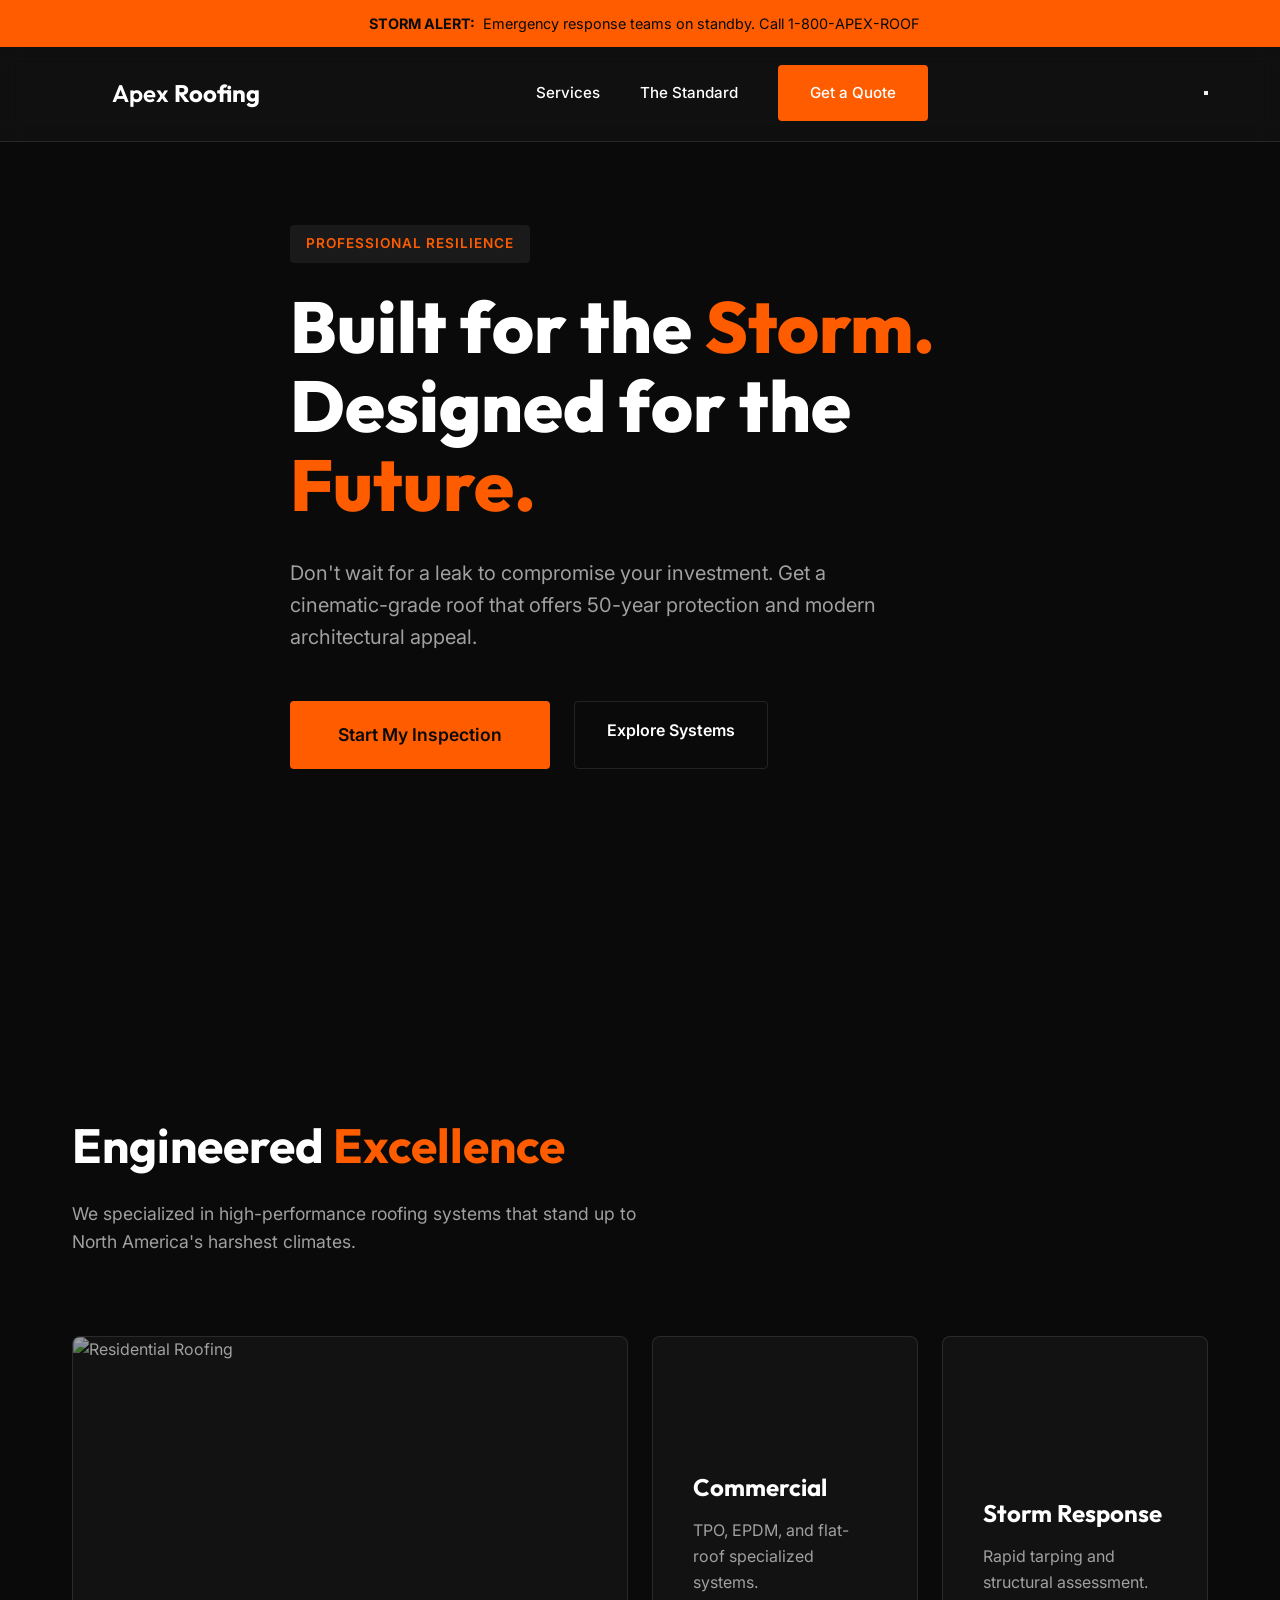
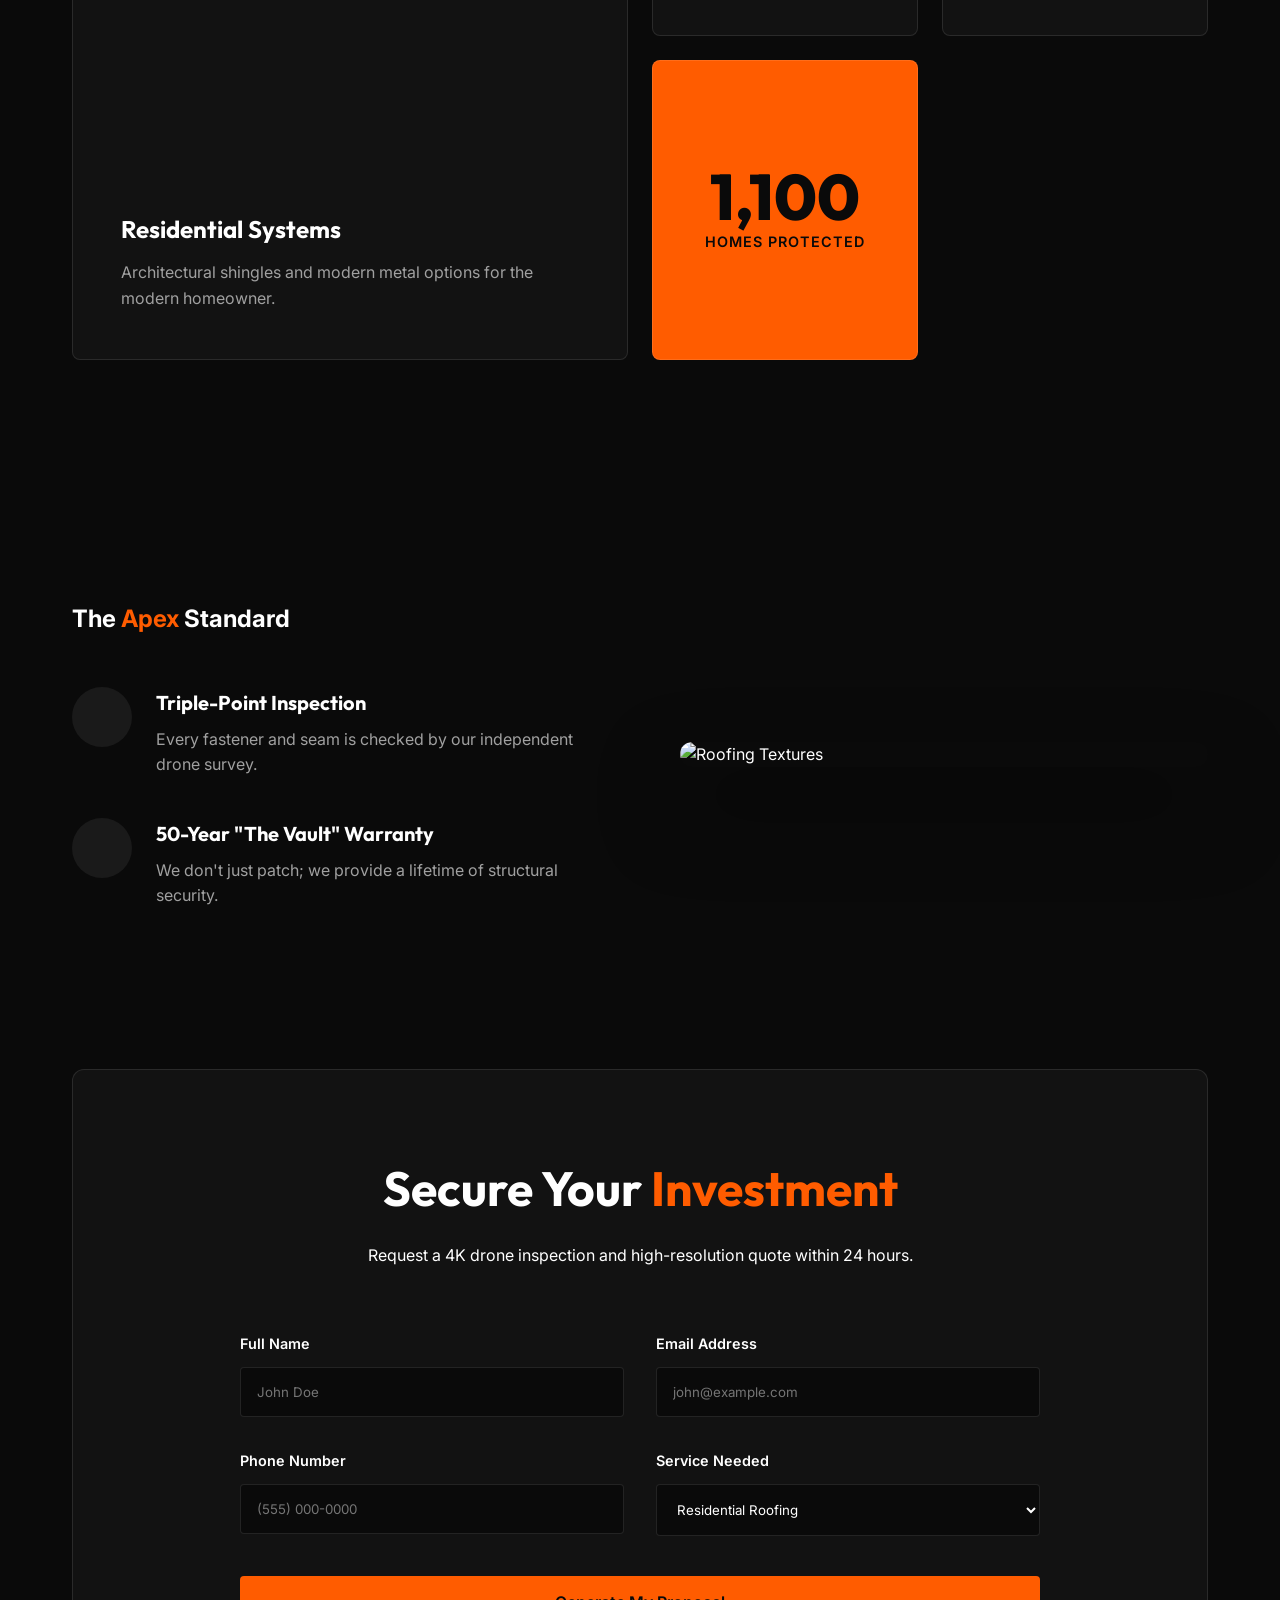
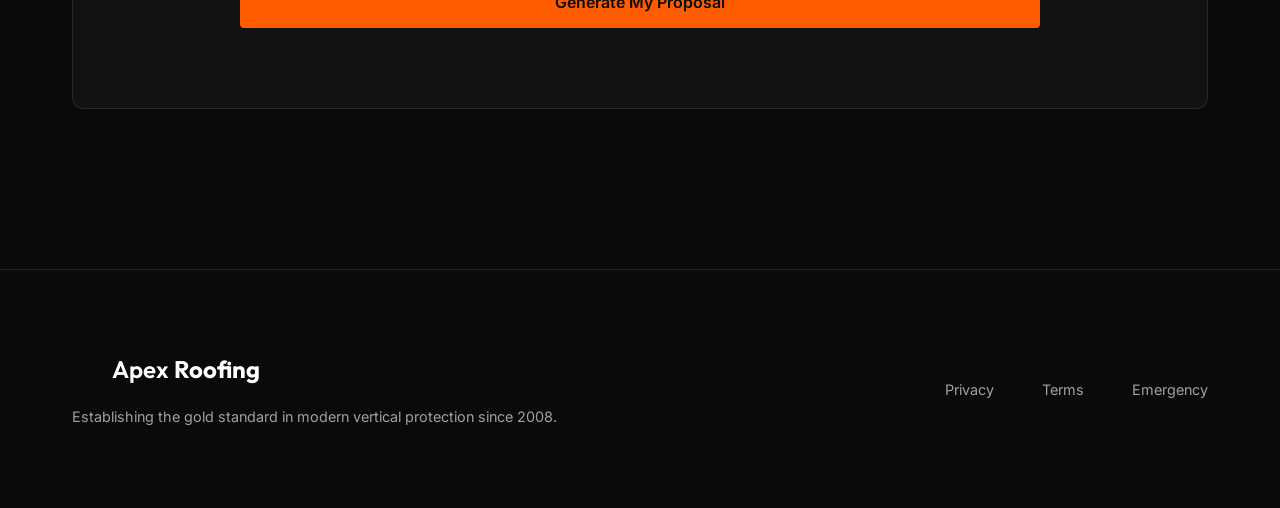
==== commit 3b34edf8: "Fixed broken image links on Roofing landing page" ====
--- a/Roofing/index.html
+++ b/Roofing/index.html
@@ -45,7 +45,7 @@
         <!-- Hero Section -->
         <section class="hero">
             <div class="hero-bg">
-                <img src="https://images.unsplash.com/photo-1635843104321-42629b300431?auto=format&fit=crop&q=80&w=2000" alt="Modern Roof Installation" class="hero-img">
+                <img src="https://images.unsplash.com/photo-1632759162353-19c9a3acc811?auto=format&fit=crop&q=80&w=2000" alt="Modern Roof Installation" class="hero-img">
                 <div class="hero-overlay"></div>
             </div>
             <div class="container hero-content">
@@ -120,7 +120,7 @@
                         </ul>
                     </div>
                     <div class="trust-visual reveal delay-1">
-                        <img src="https://images.unsplash.com/photo-1574360522682-1719b6279f6e?auto=format&fit=crop&q=80&w=1000" alt="Roofing Textures" class="rounded-img">
+                        <img src="https://images.unsplash.com/photo-1508490127366-48d0aba32609?auto=format&fit=crop&q=80&w=1000" alt="Roofing Textures" class="rounded-img">
                     </div>
                 </div>
             </div>
